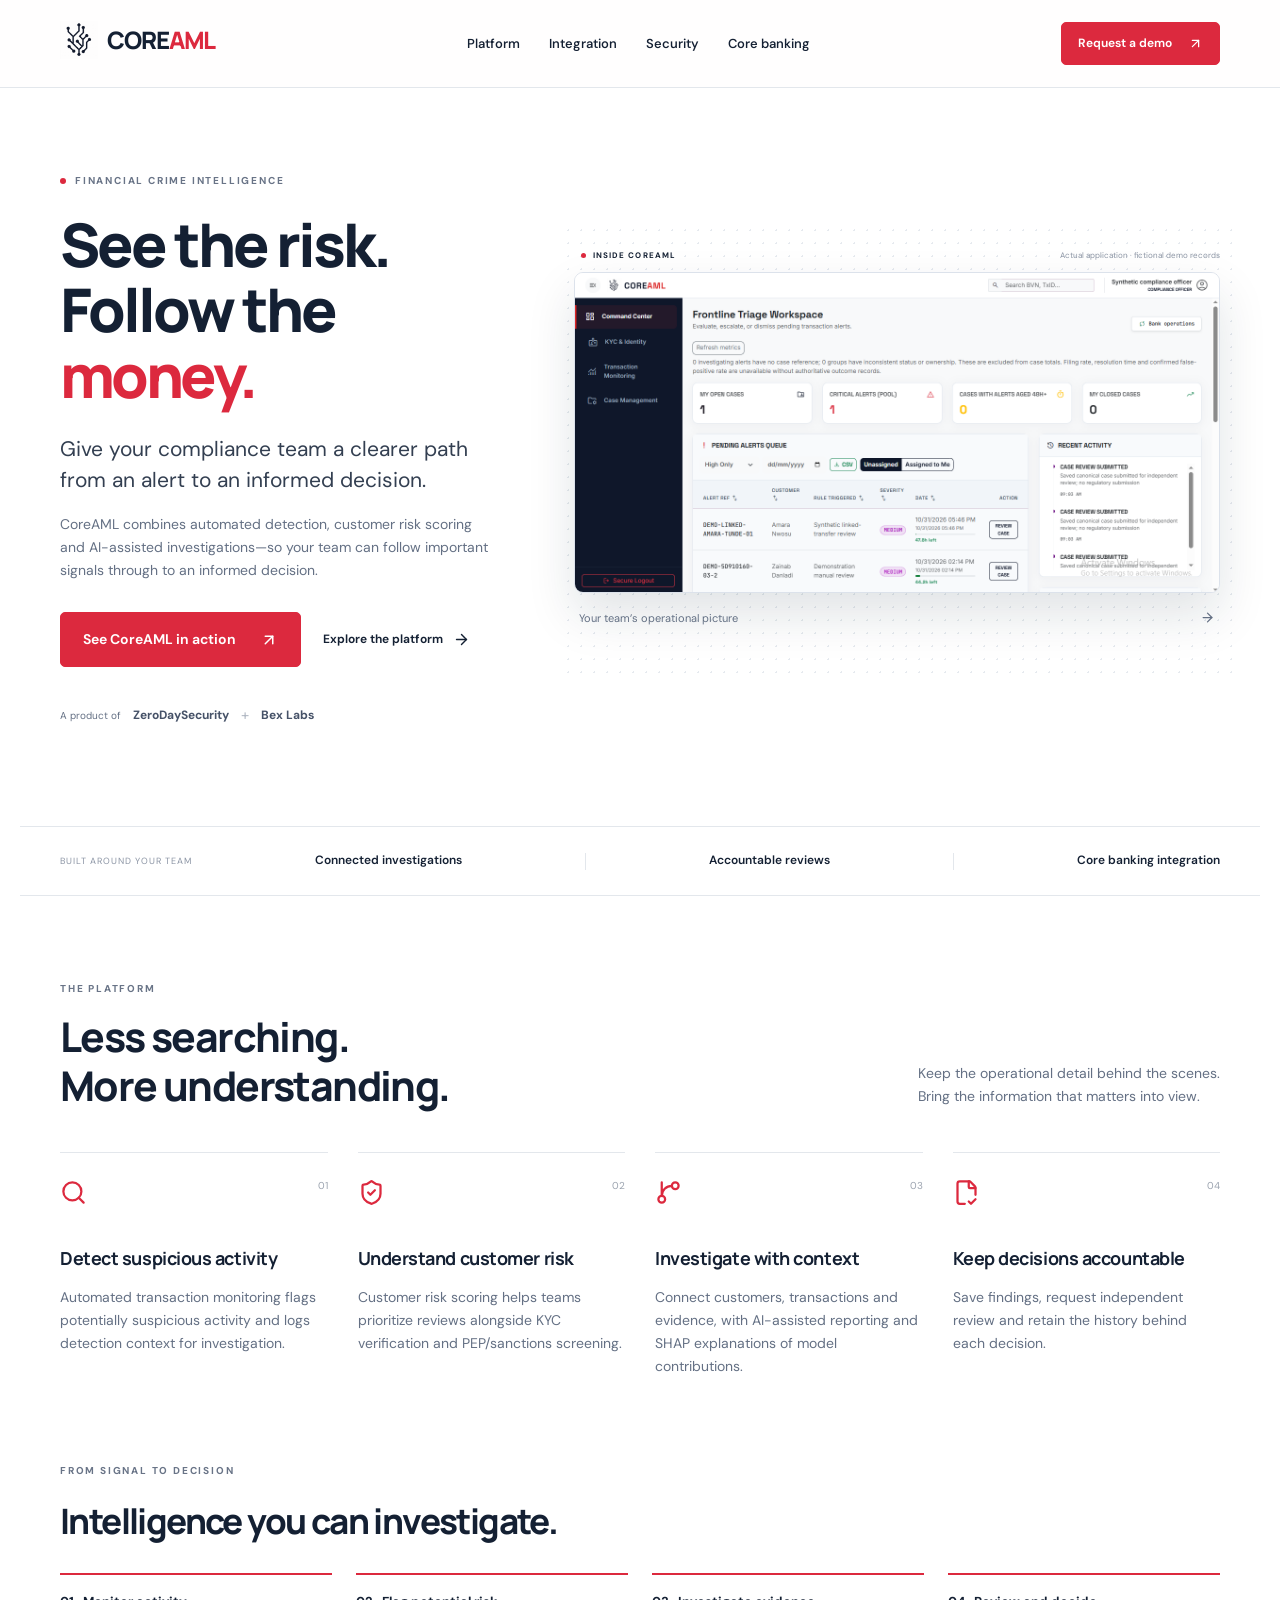
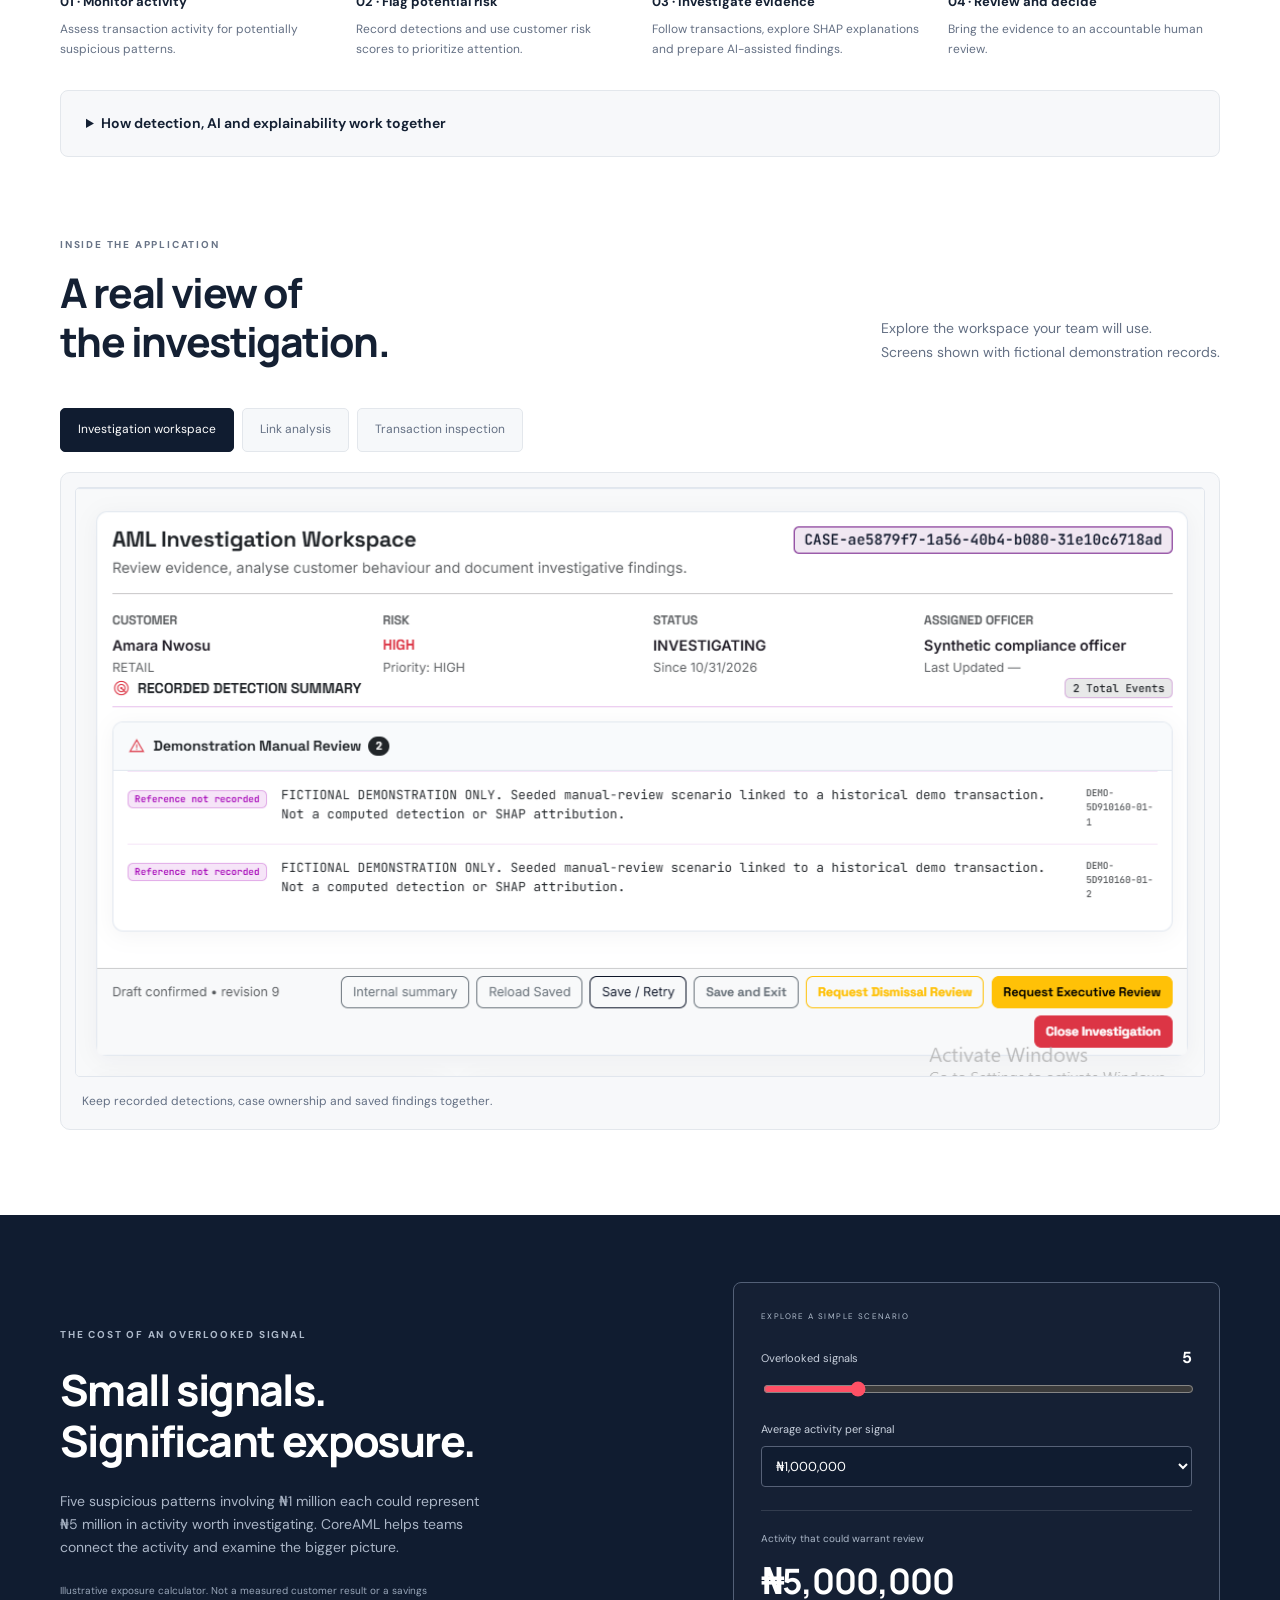
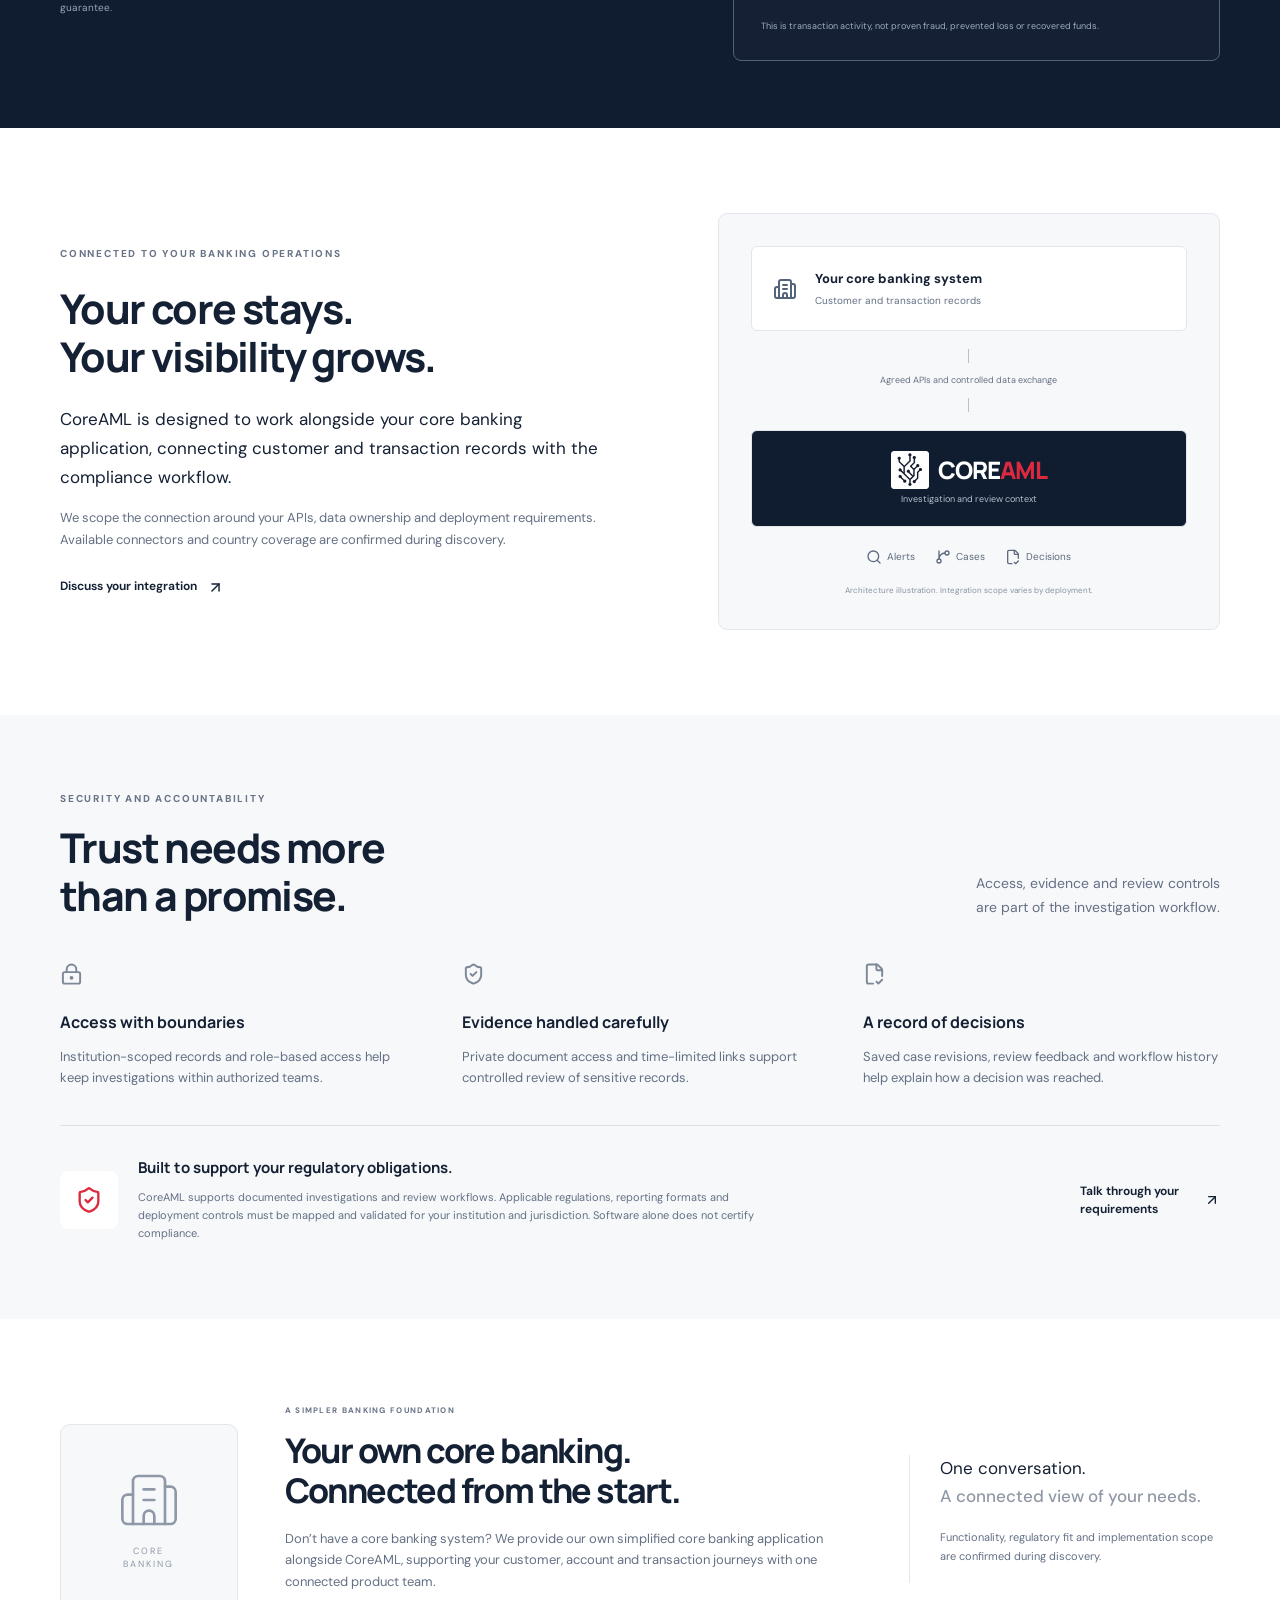
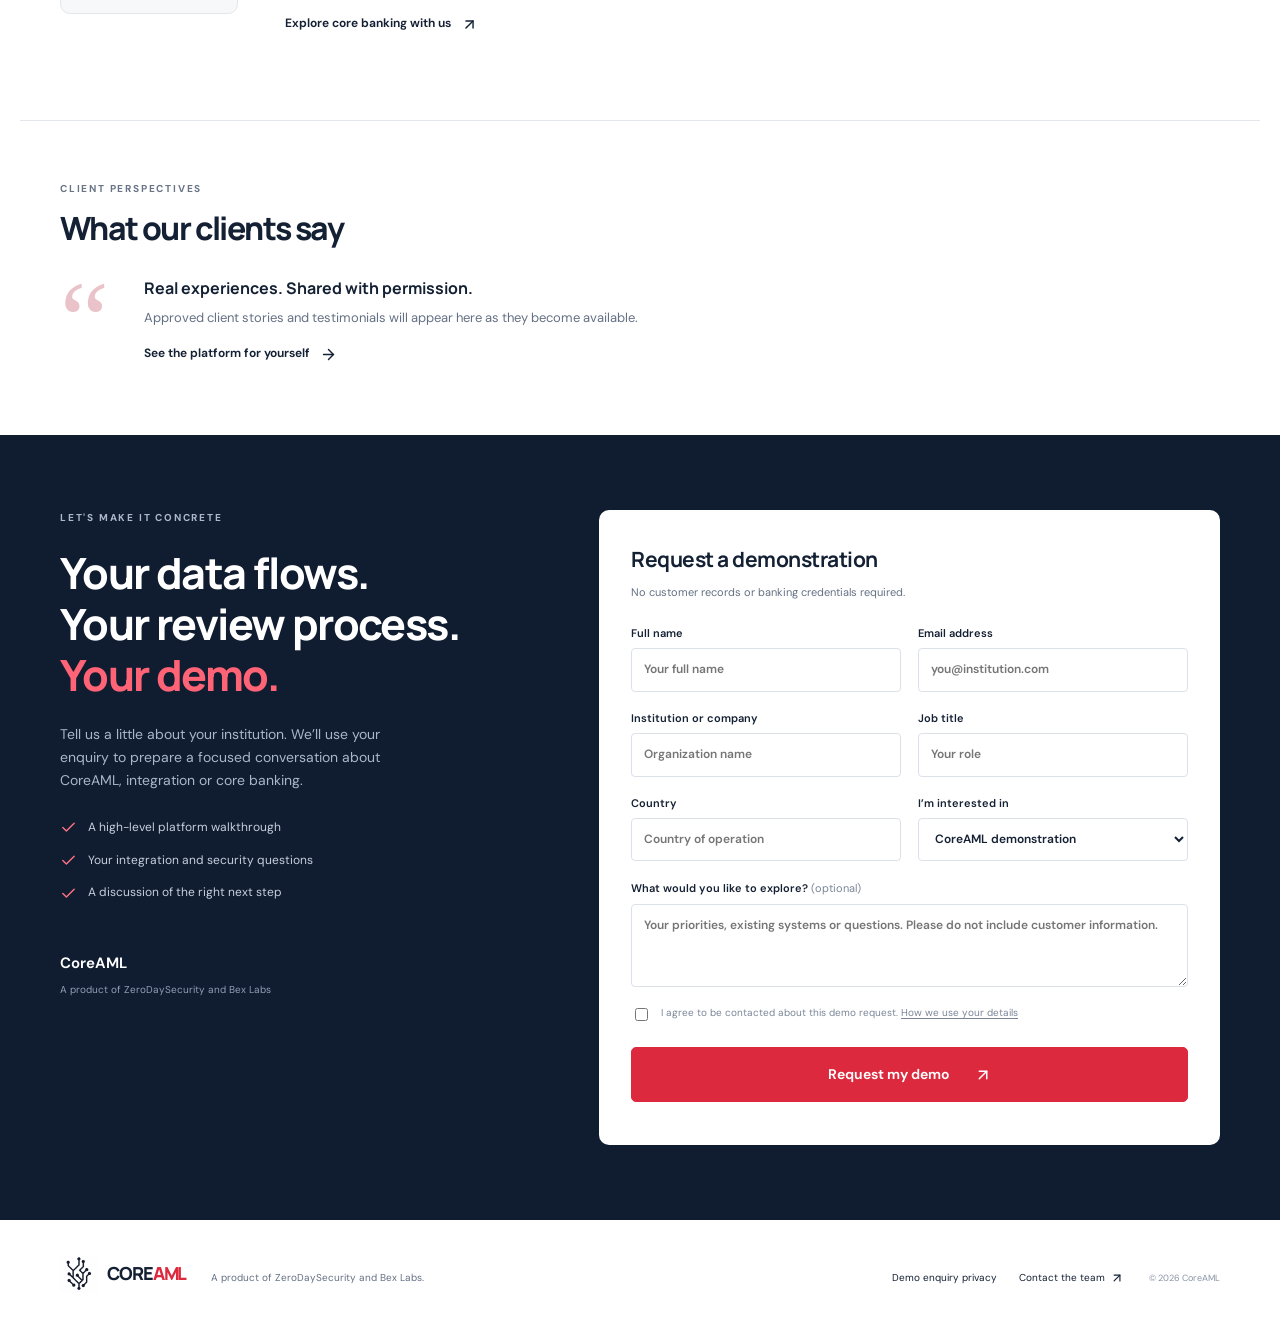
==== index.html @ 4e5049f6 "site refresh" ====
<!doctype html>
<html lang="en">
  <head>
    <meta charset="utf-8" />
    <meta name="viewport" content="width=device-width, initial-scale=1" />
    <title>CoreAML | See the risk. Follow the money.</title>
    <meta
      name="description"
      content="Connected financial crime investigations, customer intelligence and accountable reviews. A product of ZeroDaySecurity and Bex Labs. Request a CoreAML demo."
    />
    <meta
      property="og:title"
      content="CoreAML | Financial Crime Intelligence"
    />
    <meta
      property="og:description"
      content="A clearer path from an alert to an informed decision."
    />
    <meta property="og:type" content="website" />
    <link rel="icon" href="./favicon.ico?v=2" />
    <link rel="apple-touch-icon" href="./coreaml-icon.png" />
    <link rel="stylesheet" href="./styles.css" />
    <script src="./site.js" defer></script>
  </head>
  <body
    ><a class="skip" href="#main">Skip to content</a
    ><header class="header"
      ><a href="#" aria-label="CoreAML home"
        ><span class="wordmark"
          ><img
            class="brand-logo"
            src="product/brand-logo.png"
            alt=""
            width="38"
            height="38"
          />CORE<span>AML</span></span
        ></a
      ><nav aria-label="Main navigation" class=""
        ><a href="#platform">Platform</a><a href="#integration">Integration</a
        ><a href="#security">Security</a
        ><a href="#core-banking">Core banking</a></nav
      ><a class="button small desktop-cta" href="#demo"
        >Request a demo
        <svg
          xmlns="http://www.w3.org/2000/svg"
          width="15"
          height="15"
          viewBox="0 0 24 24"
          fill="none"
          stroke="currentColor"
          stroke-width="2"
          stroke-linecap="round"
          stroke-linejoin="round"
          class="lucide lucide-arrow-up-right"
          aria-hidden="true"
        >
          <path d="M7 7h10v10"></path>
          <path d="M7 17 17 7"></path></svg></a
      ><button class="menu-button" aria-label="Open menu" aria-expanded="false"
        ><svg
          xmlns="http://www.w3.org/2000/svg"
          width="24"
          height="24"
          viewBox="0 0 24 24"
          fill="none"
          stroke="currentColor"
          stroke-width="2"
          stroke-linecap="round"
          stroke-linejoin="round"
          class="lucide lucide-menu"
          aria-hidden="true"
        >
          <path d="M4 5h16"></path>
          <path d="M4 12h16"></path>
          <path d="M4 19h16"></path></svg
        ><svg
          xmlns="http://www.w3.org/2000/svg"
          width="24"
          height="24"
          viewBox="0 0 24 24"
          fill="none"
          stroke="currentColor"
          stroke-width="2"
          stroke-linecap="round"
          stroke-linejoin="round"
          class="lucide lucide-x"
          aria-hidden="true"
          hidden=""
        >
          <path d="M18 6 6 18"></path>
          <path d="m6 6 12 12"></path></svg></button></header
    ><main id="main"
      ><section class="hero wrap"
        ><div class="hero-copy"
          ><div class="eyebrow"><span></span> FINANCIAL CRIME INTELLIGENCE</div
          ><h1>See the risk.<br />Follow the <em>money.</em></h1
          ><p class="lead"
            >Give your compliance team a clearer path from an alert to an
            informed decision.</p
          ><p class="hero-description"
            >CoreAML combines automated detection, customer risk scoring and
            AI-assisted investigations—so your team can follow important signals
            through to an informed decision.</p
          ><div class="hero-actions"
            ><a class="button" href="#demo"
              >See CoreAML in action
              <svg
                xmlns="http://www.w3.org/2000/svg"
                width="18"
                height="18"
                viewBox="0 0 24 24"
                fill="none"
                stroke="currentColor"
                stroke-width="2"
                stroke-linecap="round"
                stroke-linejoin="round"
                class="lucide lucide-arrow-up-right"
                aria-hidden="true"
              >
                <path d="M7 7h10v10"></path>
                <path d="M7 17 17 7"></path></svg></a
            ><a class="text-link" href="#platform"
              >Explore the platform
              <svg
                xmlns="http://www.w3.org/2000/svg"
                width="17"
                height="17"
                viewBox="0 0 24 24"
                fill="none"
                stroke="currentColor"
                stroke-width="2"
                stroke-linecap="round"
                stroke-linejoin="round"
                class="lucide lucide-arrow-right"
                aria-hidden="true"
              >
                <path d="M5 12h14"></path>
                <path d="m12 5 7 7-7 7"></path></svg></a></div
          ><div class="attribution"
            ><span>A product of</span><strong>ZeroDaySecurity</strong
            ><span class="plus">+</span><strong>Bex Labs</strong></div
          ></div
        ><div class="product-scene real-product"
          ><div class="scene-top"
            ><span class="scene-dot"></span> INSIDE COREAML
            <span>Actual application · fictional demo records</span></div
          ><div class="screen-frame"
            ><img
              src="product/command-center.png"
              alt="CoreAML Command Center with case metrics, pending alerts and recent activity"
              width="1366"
              height="676" /></div
          ><a class="screen-caption" href="#product-tour"
            >Your team’s operational picture
            <svg
              xmlns="http://www.w3.org/2000/svg"
              width="15"
              height="15"
              viewBox="0 0 24 24"
              fill="none"
              stroke="currentColor"
              stroke-width="2"
              stroke-linecap="round"
              stroke-linejoin="round"
              class="lucide lucide-arrow-right"
              aria-hidden="true"
            >
              <path d="M5 12h14"></path>
              <path d="m12 5 7 7-7 7"></path></svg></a></div></section
      ><div class="principles wrap"
        ><span>BUILT AROUND YOUR TEAM</span><p>Connected investigations</p
        ><span class="separator"></span><p>Accountable reviews</p
        ><span class="separator"></span><p>Core banking integration</p></div
      ><section id="platform" class="section wrap"
        ><div class="section-heading"
          ><div
            ><div class="eyebrow">THE PLATFORM</div
            ><h2>Less searching.<br />More understanding.</h2></div
          ><p
            >Keep the operational detail behind the scenes.<br />Bring the
            information that matters into view.</p
          ></div
        ><div class="feature-grid"
          ><article class="feature"
            ><span class="feature-number">01</span
            ><svg
              xmlns="http://www.w3.org/2000/svg"
              width="27"
              height="27"
              viewBox="0 0 24 24"
              fill="none"
              stroke="currentColor"
              stroke-width="2"
              stroke-linecap="round"
              stroke-linejoin="round"
              class="lucide lucide-search"
              aria-hidden="true"
            >
              <path d="m21 21-4.34-4.34"></path>
              <circle cx="11" cy="11" r="8"></circle></svg
            ><h3>Detect suspicious activity</h3
            ><p
              >Automated transaction monitoring flags potentially suspicious
              activity and logs detection context for investigation.</p
            ></article
          ><article class="feature"
            ><span class="feature-number">02</span
            ><svg
              xmlns="http://www.w3.org/2000/svg"
              width="27"
              height="27"
              viewBox="0 0 24 24"
              fill="none"
              stroke="currentColor"
              stroke-width="2"
              stroke-linecap="round"
              stroke-linejoin="round"
              class="lucide lucide-shield-check"
              aria-hidden="true"
            >
              <path
                d="M20 13c0 5-3.5 7.5-7.66 8.95a1 1 0 0 1-.67-.01C7.5 20.5 4 18 4 13V6a1 1 0 0 1 1-1c2 0 4.5-1.2 6.24-2.72a1.17 1.17 0 0 1 1.52 0C14.51 3.81 17 5 19 5a1 1 0 0 1 1 1z"
              ></path>
              <path d="m9 12 2 2 4-4"></path></svg
            ><h3>Understand customer risk</h3
            ><p
              >Customer risk scoring helps teams prioritize reviews alongside
              KYC verification and PEP/sanctions screening.</p
            ></article
          ><article class="feature"
            ><span class="feature-number">03</span
            ><svg
              xmlns="http://www.w3.org/2000/svg"
              width="27"
              height="27"
              viewBox="0 0 24 24"
              fill="none"
              stroke="currentColor"
              stroke-width="2"
              stroke-linecap="round"
              stroke-linejoin="round"
              class="lucide lucide-git-branch"
              aria-hidden="true"
            >
              <path d="M15 6a9 9 0 0 0-9 9V3"></path>
              <circle cx="18" cy="6" r="3"></circle>
              <circle cx="6" cy="18" r="3"></circle></svg
            ><h3>Investigate with context</h3
            ><p
              >Connect customers, transactions and evidence, with AI-assisted
              reporting and SHAP explanations of model contributions.</p
            ></article
          ><article class="feature"
            ><span class="feature-number">04</span
            ><svg
              xmlns="http://www.w3.org/2000/svg"
              width="27"
              height="27"
              viewBox="0 0 24 24"
              fill="none"
              stroke="currentColor"
              stroke-width="2"
              stroke-linecap="round"
              stroke-linejoin="round"
              class="lucide lucide-file-check-corner"
              aria-hidden="true"
            >
              <path
                d="M10.5 22H6a2 2 0 0 1-2-2V4a2 2 0 0 1 2-2h8a2.4 2.4 0 0 1 1.706.706l3.588 3.588A2.4 2.4 0 0 1 20 8v6"
              ></path>
              <path d="M14 2v5a1 1 0 0 0 1 1h5"></path>
              <path d="m14 20 2 2 4-4"></path></svg
            ><h3>Keep decisions accountable</h3
            ><p
              >Save findings, request independent review and retain the history
              behind each decision.</p
            ></article
          ></div
        ></section
      ><section
        class="intelligence-flow wrap"
        aria-labelledby="intelligence-title"
        ><div class="eyebrow">FROM SIGNAL TO DECISION</div
        ><h2 id="intelligence-title">Intelligence you can investigate.</h2
        ><ol class="flow-steps"
          ><li
            ><b>01 · Monitor activity</b
            ><span
              >Assess transaction activity for potentially suspicious
              patterns.</span
            ></li
          ><li
            ><b>02 · Flag potential risk</b
            ><span
              >Record detections and use customer risk scores to prioritize
              attention.</span
            ></li
          ><li
            ><b>03 · Investigate evidence</b
            ><span
              >Follow transactions, explore SHAP explanations and prepare
              AI-assisted findings.</span
            ></li
          ><li
            ><b>04 · Review and decide</b
            ><span>Bring the evidence to an accountable human review.</span></li
          ></ol
        ><details class="technical-detail"
          ><summary>How detection, AI and explainability work together</summary
          ><div class="detail-grid"
            ><article
              ><h3>Detection and risk scoring</h3
              ><p
                >Automated detection flags activity for investigation; a
                customer risk score supports prioritization. An alert or
                elevated score is a reason to review the evidence, rather than a
                finding of wrongdoing.</p
              ></article
            ><article
              ><h3>AI-assisted reporting</h3
              ><p
                >AI helps prepare investigation reports from available case
                context. Officers review the generated narrative against the
                evidence before saving or submitting their findings.</p
              ></article
            ><article
              ><h3>SHAP explainability</h3
              ><p
                >SHAP shows how individual input features contribute to a model
                output, helping investigators understand the score.
                Contributions explain the model’s behaviour; they do not
                establish causation or prove suspicious conduct.</p
              ></article
            ></div
          ><p class="coverage-note"
            >KYC and PEP/sanctions screening checks and country coverage depend
            on the configured provider and deployment. Screens below use
            fictional demonstration records; manually seeded examples are not
            live engine results.</p
          ></details
        ></section
      ><section id="product-tour" class="product-tour wrap"
        ><div class="section-heading"
          ><div
            ><div class="eyebrow">INSIDE THE APPLICATION</div
            ><h2>A real view of<br />the investigation.</h2></div
          ><p
            >Explore the workspace your team will use.<br />Screens shown with
            fictional demonstration records.</p
          ></div
        ><div
          class="tour-tabs"
          role="tablist"
          aria-label="CoreAML application screenshots"
          ><button
            id="screen-tab-0"
            data-image="product/investigation-workspace.png"
            data-alt="CoreAML investigation workspace with detection context and confirmed saved draft"
            data-caption="Keep recorded detections, case ownership and saved findings together."
            role="tab"
            aria-selected="true"
            aria-controls="product-screen"
            >Investigation workspace</button
          ><button
            id="screen-tab-1"
            data-image="product/graph.png"
            data-alt="CoreAML link analysis graph showing recorded customer and case relationships"
            data-caption="Inspect recorded relationships while keeping missing counterparty details explicit."
            role="tab"
            aria-selected="false"
            aria-controls="product-screen"
            >Link analysis</button
          ><button
            id="screen-tab-2"
            data-image="product/transaction-inspection.png"
            data-alt="CoreAML transaction inspection with ledger amount, customer and counterparty context"
            data-caption="Follow ledger details and customer context into the investigation."
            role="tab"
            aria-selected="false"
            aria-controls="product-screen"
            >Transaction inspection</button
          ></div
        ><div
          id="product-screen"
          class="tour-panel"
          role="tabpanel"
          aria-labelledby="screen-tab-0"
          ><img
            src="product/investigation-workspace.png"
            alt="CoreAML investigation workspace with detection context and confirmed saved draft"
            loading="lazy"
          /><p
            >Keep recorded detections, case ownership and saved findings
            together.</p
          ></div
        ></section
      ><section class="exposure"
        ><div class="wrap exposure-grid"
          ><div
            ><div class="eyebrow light">THE COST OF AN OVERLOOKED SIGNAL</div
            ><h2>Small signals.<br />Significant exposure.</h2
            ><p
              >Five suspicious patterns involving ₦1 million each could
              represent ₦5 million in activity worth investigating. CoreAML
              helps teams connect the activity and examine the bigger
              picture.</p
            ><span class="fine"
              >Illustrative exposure calculator. Not a measured customer result
              or a savings guarantee.</span
            ></div
          ><div class="calculator"
            ><span class="calc-label">EXPLORE A SIMPLE SCENARIO</span
            ><label for="signals">Overlooked signals <strong>5</strong></label
            ><input
              id="signals"
              type="range"
              min="1"
              max="20"
              value="5"
            /><label for="amount">Average activity per signal</label
            ><select id="amount"
              ><option value="250000">₦250,000</option
              ><option value="1000000" selected="">₦1,000,000</option
              ><option value="5000000">₦5,000,000</option></select
            ><div class="calc-total" aria-live="polite"
              ><span>Activity that could warrant review</span
              ><strong>₦5,000,000</strong></div
            ><small
              >This is transaction activity, not proven fraud, prevented loss or
              recovered funds.</small
            ></div
          ></div
        ></section
      ><section id="integration" class="section wrap integration-grid"
        ><div
          ><div class="eyebrow">CONNECTED TO YOUR BANKING OPERATIONS</div
          ><h2>Your core stays.<br />Your visibility grows.</h2
          ><p class="body-large"
            >CoreAML is designed to work alongside your core banking
            application, connecting customer and transaction records with the
            compliance workflow.</p
          ><p class="muted"
            >We scope the connection around your APIs, data ownership and
            deployment requirements. Available connectors and country coverage
            are confirmed during discovery.</p
          ><a class="text-link" href="#demo"
            >Discuss your integration
            <svg
              xmlns="http://www.w3.org/2000/svg"
              width="17"
              height="17"
              viewBox="0 0 24 24"
              fill="none"
              stroke="currentColor"
              stroke-width="2"
              stroke-linecap="round"
              stroke-linejoin="round"
              class="lucide lucide-arrow-up-right"
              aria-hidden="true"
            >
              <path d="M7 7h10v10"></path>
              <path d="M7 17 17 7"></path></svg></a></div
        ><div class="integration-map"
          ><div class="map-node"
            ><svg
              xmlns="http://www.w3.org/2000/svg"
              width="24"
              height="24"
              viewBox="0 0 24 24"
              fill="none"
              stroke="currentColor"
              stroke-width="2"
              stroke-linecap="round"
              stroke-linejoin="round"
              class="lucide lucide-building2 lucide-building-2"
              aria-hidden="true"
            >
              <path d="M10 12h4"></path>
              <path d="M10 8h4"></path>
              <path d="M14 21v-3a2 2 0 0 0-4 0v3"></path>
              <path
                d="M6 10H4a2 2 0 0 0-2 2v7a2 2 0 0 0 2 2h16a2 2 0 0 0 2-2V9a2 2 0 0 0-2-2h-2"
              ></path>
              <path d="M6 21V5a2 2 0 0 1 2-2h8a2 2 0 0 1 2 2v16"></path></svg
            ><div
              ><b>Your core banking system</b
              ><span>Customer and transaction records</span></div
            ></div
          ><div class="connector"
            ><span></span> Agreed APIs and controlled data exchange
            <span></span></div
          ><div class="map-node dark"
            ><span class="wordmark"
              ><img
                class="brand-logo"
                src="product/brand-logo.png"
                alt=""
                width="38"
                height="38"
              />CORE<span>AML</span></span
            ><span>Investigation and review context</span></div
          ><div class="map-outputs"
            ><span
              ><svg
                xmlns="http://www.w3.org/2000/svg"
                width="16"
                height="16"
                viewBox="0 0 24 24"
                fill="none"
                stroke="currentColor"
                stroke-width="2"
                stroke-linecap="round"
                stroke-linejoin="round"
                class="lucide lucide-search"
                aria-hidden="true"
              >
                <path d="m21 21-4.34-4.34"></path>
                <circle cx="11" cy="11" r="8"></circle>
              </svg>
              Alerts</span
            ><span
              ><svg
                xmlns="http://www.w3.org/2000/svg"
                width="16"
                height="16"
                viewBox="0 0 24 24"
                fill="none"
                stroke="currentColor"
                stroke-width="2"
                stroke-linecap="round"
                stroke-linejoin="round"
                class="lucide lucide-git-branch"
                aria-hidden="true"
              >
                <path d="M15 6a9 9 0 0 0-9 9V3"></path>
                <circle cx="18" cy="6" r="3"></circle>
                <circle cx="6" cy="18" r="3"></circle>
              </svg>
              Cases</span
            ><span
              ><svg
                xmlns="http://www.w3.org/2000/svg"
                width="16"
                height="16"
                viewBox="0 0 24 24"
                fill="none"
                stroke="currentColor"
                stroke-width="2"
                stroke-linecap="round"
                stroke-linejoin="round"
                class="lucide lucide-file-check-corner"
                aria-hidden="true"
              >
                <path
                  d="M10.5 22H6a2 2 0 0 1-2-2V4a2 2 0 0 1 2-2h8a2.4 2.4 0 0 1 1.706.706l3.588 3.588A2.4 2.4 0 0 1 20 8v6"
                ></path>
                <path d="M14 2v5a1 1 0 0 0 1 1h5"></path>
                <path d="m14 20 2 2 4-4"></path>
              </svg>
              Decisions</span
            ></div
          ><p
            >Architecture illustration. Integration scope varies by
            deployment.</p
          ></div
        ></section
      ><section id="security" class="security-section"
        ><div class="wrap"
          ><div class="section-heading"
            ><div
              ><div class="eyebrow">SECURITY AND ACCOUNTABILITY</div
              ><h2>Trust needs more<br />than a promise.</h2></div
            ><p
              >Access, evidence and review controls<br />are part of the
              investigation workflow.</p
            ></div
          ><div class="security-grid"
            ><article
              ><svg
                xmlns="http://www.w3.org/2000/svg"
                width="24"
                height="24"
                viewBox="0 0 24 24"
                fill="none"
                stroke="currentColor"
                stroke-width="2"
                stroke-linecap="round"
                stroke-linejoin="round"
                class="lucide lucide-lock-keyhole"
                aria-hidden="true"
              >
                <circle cx="12" cy="16" r="1"></circle>
                <rect x="3" y="10" width="18" height="12" rx="2"></rect>
                <path d="M7 10V7a5 5 0 0 1 10 0v3"></path></svg
              ><h3>Access with boundaries</h3
              ><p
                >Institution-scoped records and role-based access help keep
                investigations within authorized teams.</p
              ></article
            ><article
              ><svg
                xmlns="http://www.w3.org/2000/svg"
                width="24"
                height="24"
                viewBox="0 0 24 24"
                fill="none"
                stroke="currentColor"
                stroke-width="2"
                stroke-linecap="round"
                stroke-linejoin="round"
                class="lucide lucide-shield-check"
                aria-hidden="true"
              >
                <path
                  d="M20 13c0 5-3.5 7.5-7.66 8.95a1 1 0 0 1-.67-.01C7.5 20.5 4 18 4 13V6a1 1 0 0 1 1-1c2 0 4.5-1.2 6.24-2.72a1.17 1.17 0 0 1 1.52 0C14.51 3.81 17 5 19 5a1 1 0 0 1 1 1z"
                ></path>
                <path d="m9 12 2 2 4-4"></path></svg
              ><h3>Evidence handled carefully</h3
              ><p
                >Private document access and time-limited links support
                controlled review of sensitive records.</p
              ></article
            ><article
              ><svg
                xmlns="http://www.w3.org/2000/svg"
                width="24"
                height="24"
                viewBox="0 0 24 24"
                fill="none"
                stroke="currentColor"
                stroke-width="2"
                stroke-linecap="round"
                stroke-linejoin="round"
                class="lucide lucide-file-check-corner"
                aria-hidden="true"
              >
                <path
                  d="M10.5 22H6a2 2 0 0 1-2-2V4a2 2 0 0 1 2-2h8a2.4 2.4 0 0 1 1.706.706l3.588 3.588A2.4 2.4 0 0 1 20 8v6"
                ></path>
                <path d="M14 2v5a1 1 0 0 0 1 1h5"></path>
                <path d="m14 20 2 2 4-4"></path></svg
              ><h3>A record of decisions</h3
              ><p
                >Saved case revisions, review feedback and workflow history help
                explain how a decision was reached.</p
              ></article
            ></div
          ><div class="regulatory"
            ><span class="reg-icon"
              ><svg
                xmlns="http://www.w3.org/2000/svg"
                width="28"
                height="28"
                viewBox="0 0 24 24"
                fill="none"
                stroke="currentColor"
                stroke-width="2"
                stroke-linecap="round"
                stroke-linejoin="round"
                class="lucide lucide-shield-check"
                aria-hidden="true"
              >
                <path
                  d="M20 13c0 5-3.5 7.5-7.66 8.95a1 1 0 0 1-.67-.01C7.5 20.5 4 18 4 13V6a1 1 0 0 1 1-1c2 0 4.5-1.2 6.24-2.72a1.17 1.17 0 0 1 1.52 0C14.51 3.81 17 5 19 5a1 1 0 0 1 1 1z"
                ></path>
                <path d="m9 12 2 2 4-4"></path></svg></span
            ><div
              ><h3>Built to support your regulatory obligations.</h3
              ><p
                >CoreAML supports documented investigations and review
                workflows. Applicable regulations, reporting formats and
                deployment controls must be mapped and validated for your
                institution and jurisdiction. Software alone does not certify
                compliance.</p
              ></div
            ><a href="#demo" class="text-link"
              >Talk through your requirements
              <svg
                xmlns="http://www.w3.org/2000/svg"
                width="16"
                height="16"
                viewBox="0 0 24 24"
                fill="none"
                stroke="currentColor"
                stroke-width="2"
                stroke-linecap="round"
                stroke-linejoin="round"
                class="lucide lucide-arrow-up-right"
                aria-hidden="true"
              >
                <path d="M7 7h10v10"></path>
                <path d="M7 17 17 7"></path></svg></a></div></div></section
      ><section id="core-banking" class="section wrap banking"
        ><div class="banking-mark" aria-hidden="true"
          ><svg
            xmlns="http://www.w3.org/2000/svg"
            width="64"
            height="64"
            viewBox="0 0 24 24"
            fill="none"
            stroke="currentColor"
            stroke-width="1"
            stroke-linecap="round"
            stroke-linejoin="round"
            class="lucide lucide-building2 lucide-building-2"
            aria-hidden="true"
          >
            <path d="M10 12h4"></path>
            <path d="M10 8h4"></path>
            <path d="M14 21v-3a2 2 0 0 0-4 0v3"></path>
            <path
              d="M6 10H4a2 2 0 0 0-2 2v7a2 2 0 0 0 2 2h16a2 2 0 0 0 2-2V9a2 2 0 0 0-2-2h-2"
            ></path>
            <path d="M6 21V5a2 2 0 0 1 2-2h8a2 2 0 0 1 2 2v16"></path></svg
          ><span>CORE<br />BANKING</span></div
        ><div
          ><div class="eyebrow">A SIMPLER BANKING FOUNDATION</div
          ><h2>Your own core banking.<br />Connected from the start.</h2
          ><p
            >Don’t have a core banking system? We provide our own simplified
            core banking application alongside CoreAML, supporting your
            customer, account and transaction journeys with one connected
            product team.</p
          ><a
            class="text-link"
            href="#demo"
            data-demo-topic="Core banking solution"
            >Explore core banking with us
            <svg
              xmlns="http://www.w3.org/2000/svg"
              width="17"
              height="17"
              viewBox="0 0 24 24"
              fill="none"
              stroke="currentColor"
              stroke-width="2"
              stroke-linecap="round"
              stroke-linejoin="round"
              class="lucide lucide-arrow-up-right"
              aria-hidden="true"
            >
              <path d="M7 7h10v10"></path>
              <path d="M7 17 17 7"></path></svg></a></div
        ><div class="banking-note"
          >One conversation.<br /><strong
            >A connected view of your needs.</strong
          ><p
            >Functionality, regulatory fit and implementation scope are
            confirmed during discovery.</p
          ></div
        ></section
      ><section class="client-section wrap"
        ><div class="eyebrow">CLIENT PERSPECTIVES</div
        ><h2>What our clients say</h2
        ><div class="client-note"
          ><span class="quote-mark">“</span
          ><div
            ><h3>Real experiences. Shared with permission.</h3
            ><p
              >Approved client stories and testimonials will appear here as they
              become available.</p
            ><a class="text-link" href="#demo"
              >See the platform for yourself
              <svg
                xmlns="http://www.w3.org/2000/svg"
                width="17"
                height="17"
                viewBox="0 0 24 24"
                fill="none"
                stroke="currentColor"
                stroke-width="2"
                stroke-linecap="round"
                stroke-linejoin="round"
                class="lucide lucide-arrow-right"
                aria-hidden="true"
              >
                <path d="M5 12h14"></path>
                <path d="m12 5 7 7-7 7"></path></svg></a></div></div></section
      ><section id="demo" class="demo-section"
        ><div class="wrap demo-grid"
          ><div class="demo-copy"
            ><div class="eyebrow light">LET&#x27;S MAKE IT CONCRETE</div
            ><h2
              >Your data flows.<br />Your review process.<br /><em
                >Your demo.</em
              ></h2
            ><p
              >Tell us a little about your institution. We’ll use your enquiry
              to prepare a focused conversation about CoreAML, integration or
              core banking.</p
            ><ul
              ><li
                ><svg
                  xmlns="http://www.w3.org/2000/svg"
                  width="17"
                  height="17"
                  viewBox="0 0 24 24"
                  fill="none"
                  stroke="currentColor"
                  stroke-width="2"
                  stroke-linecap="round"
                  stroke-linejoin="round"
                  class="lucide lucide-check"
                  aria-hidden="true"
                >
                  <path d="M20 6 9 17l-5-5"></path>
                </svg>
                A high-level platform walkthrough</li
              ><li
                ><svg
                  xmlns="http://www.w3.org/2000/svg"
                  width="17"
                  height="17"
                  viewBox="0 0 24 24"
                  fill="none"
                  stroke="currentColor"
                  stroke-width="2"
                  stroke-linecap="round"
                  stroke-linejoin="round"
                  class="lucide lucide-check"
                  aria-hidden="true"
                >
                  <path d="M20 6 9 17l-5-5"></path>
                </svg>
                Your integration and security questions</li
              ><li
                ><svg
                  xmlns="http://www.w3.org/2000/svg"
                  width="17"
                  height="17"
                  viewBox="0 0 24 24"
                  fill="none"
                  stroke="currentColor"
                  stroke-width="2"
                  stroke-linecap="round"
                  stroke-linejoin="round"
                  class="lucide lucide-check"
                  aria-hidden="true"
                >
                  <path d="M20 6 9 17l-5-5"></path>
                </svg>
                A discussion of the right next step</li
              ></ul
            ><div class="demo-partners"
              >CoreAML<br /><span
                >A product of ZeroDaySecurity and Bex Labs</span
              ></div
            ></div
          ><form class="demo-form"
            ><h3>Request a demonstration</h3
            ><p>No customer records or banking credentials required.</p
            ><fieldset
              ><div class="form-grid"
                ><label
                  >Full name<input
                    autocomplete="name"
                    required=""
                    minlength="2"
                    maxlength="100"
                    placeholder="Your full name"
                    name="name" /></label
                ><label
                  >Email address<input
                    autocomplete="email"
                    type="email"
                    required=""
                    maxlength="254"
                    placeholder="you@institution.com"
                    name="email" /></label
                ><label
                  >Institution or company<input
                    autocomplete="organization"
                    required=""
                    minlength="2"
                    maxlength="160"
                    placeholder="Organization name"
                    name="institution" /></label
                ><label
                  >Job title<input
                    autocomplete="organization-title"
                    required=""
                    minlength="2"
                    maxlength="100"
                    placeholder="Your role"
                    name="role" /></label
                ><label
                  >Country<input
                    autocomplete="country-name"
                    required=""
                    minlength="2"
                    maxlength="80"
                    placeholder="Country of operation"
                    name="country" /></label
                ><label
                  >I’m interested in<select name="topic"
                    ><option selected="">CoreAML demonstration</option
                    ><option>Core banking solution</option
                    ><option>Core banking integration</option
                    ><option>Security and deployment</option></select
                  ></label
                ></div
              ><label
                >What would you like to explore? <span>(optional)</span
                ><textarea
                  name="notes"
                  maxlength="1500"
                  rows="3"
                  placeholder="Your priorities, existing systems or questions. Please do not include customer information."
                ></textarea></label
              ><div class="honeypot" aria-hidden="true"
                ><label
                  >Website<input
                    tabindex="-1"
                    autocomplete="off"
                    name="website" /></label></div
              ><label class="consent"
                ><input type="checkbox" required="" name="consent" /><span
                  >I agree to be contacted about this demo request.
                  <a href="privacy/">How we use your details</a></span
                ></label
              ></fieldset
            ><button class="button" type="submit"
              >Request my demo
              <svg
                xmlns="http://www.w3.org/2000/svg"
                width="18"
                height="18"
                viewBox="0 0 24 24"
                fill="none"
                stroke="currentColor"
                stroke-width="2"
                stroke-linecap="round"
                stroke-linejoin="round"
                class="lucide lucide-arrow-up-right"
                aria-hidden="true"
              >
                <path d="M7 7h10v10"></path>
                <path d="M7 17 17 7"></path></svg></button
            ><p class="form-status" role="status" aria-live="polite"></p
            ><button class="edit-request" type="button" hidden
              >Edit request details</button
            ></form
          ></div
        ></section
      ></main
    ><footer class="wrap footer"
      ><a href="#" aria-label="CoreAML home"
        ><span class="wordmark"
          ><img
            class="brand-logo"
            src="product/brand-logo.png"
            alt=""
            width="38"
            height="38"
          />CORE<span>AML</span></span
        ></a
      ><p>A product of ZeroDaySecurity and Bex Labs.</p
      ><div
        ><a href="privacy/">Demo enquiry privacy</a
        ><a href="#demo"
          >Contact the team
          <svg
            xmlns="http://www.w3.org/2000/svg"
            width="14"
            height="14"
            viewBox="0 0 24 24"
            fill="none"
            stroke="currentColor"
            stroke-width="2"
            stroke-linecap="round"
            stroke-linejoin="round"
            class="lucide lucide-arrow-up-right"
            aria-hidden="true"
          >
            <path d="M7 7h10v10"></path>
            <path d="M7 17 17 7"></path></svg></a></div
      ><span>© <span data-current-year>2026</span> CoreAML</span></footer
    ><template id="submit-ready"
      >Request my demo
      <svg
        xmlns="http://www.w3.org/2000/svg"
        width="18"
        height="18"
        viewBox="0 0 24 24"
        fill="none"
        stroke="currentColor"
        stroke-width="2"
        stroke-linecap="round"
        stroke-linejoin="round"
        class="lucide lucide-arrow-up-right"
        aria-hidden="true"
      >
        <path d="M7 7h10v10"></path>
        <path d="M7 17 17 7"></path></svg
    ></template>
    <template id="submit-busy"
      ><svg
        xmlns="http://www.w3.org/2000/svg"
        width="18"
        height="18"
        viewBox="0 0 24 24"
        fill="none"
        stroke="currentColor"
        stroke-width="2"
        stroke-linecap="round"
        stroke-linejoin="round"
        class="lucide lucide-loader-circle spin"
        aria-hidden="true"
      >
        <path d="M21 12a9 9 0 1 1-6.219-8.56"></path>
      </svg>
      Submitting…</template
    >
    <template id="submit-received"
      ><svg
        xmlns="http://www.w3.org/2000/svg"
        width="18"
        height="18"
        viewBox="0 0 24 24"
        fill="none"
        stroke="currentColor"
        stroke-width="2"
        stroke-linecap="round"
        stroke-linejoin="round"
        class="lucide lucide-check"
        aria-hidden="true"
      >
        <path d="M20 6 9 17l-5-5"></path>
      </svg>
      Request received</template
    >
    <template id="submit-retry"
      >Retry same request
      <svg
        xmlns="http://www.w3.org/2000/svg"
        width="18"
        height="18"
        viewBox="0 0 24 24"
        fill="none"
        stroke="currentColor"
        stroke-width="2"
        stroke-linecap="round"
        stroke-linejoin="round"
        class="lucide lucide-arrow-up-right"
        aria-hidden="true"
      >
        <path d="M7 7h10v10"></path>
        <path d="M7 17 17 7"></path></svg></template
  ></body>
</html>
---- styles.css ----
@import url("https://fonts.googleapis.com/css2?family=DM+Sans:wght@400;450;500;550;600;650;700&family=Manrope:wght@400;500;600;650;700;750;800&display=swap");
:root {
  --navy: #101c30;
  --ink: #142033;
  --muted: #647084;
  --red: #dc293e;
  --line: #e3e7ec;
  --bg: #f7f8fa;
}
* {
  box-sizing: border-box;
}
html {
  scroll-behavior: smooth;
  scroll-padding-top: 95px;
}
body {
  margin: 0;
  background: white;
  color: var(--ink);
  font-family: "DM Sans", Arial, sans-serif;
  font-size: 15px;
  line-height: 1.65;
}
h1,
h2,
h3,
p {
  margin: 0;
}
h1,
h2,
h3 {
  font-family: Manrope, Arial, sans-serif;
}
a {
  color: inherit;
  text-decoration: none;
}
button,
input,
select,
textarea {
  font: inherit;
}
button,
a,
input,
select,
textarea {
  outline-offset: 5px;
}
button {
  cursor: pointer;
}
svg {
  flex-shrink: 0;
}
em {
  font-style: normal;
  color: var(--red);
}
.wrap {
  max-width: 1240px;
  padding: 0 40px;
  margin: auto;
}
.header {
  height: 88px;
  display: flex;
  align-items: center;
  justify-content: space-between;
  gap: 30px;
  padding: 0 max(40px, calc((100vw - 1160px) / 2));
  border-bottom: 1px solid var(--line);
  background: #fffefef5;
  position: sticky;
  top: 0;
  z-index: 30;
  backdrop-filter: blur(12px);
}
.wordmark {
  font-family: Manrope, sans-serif;
  font-size: 24px;
  font-weight: 800;
  letter-spacing: -1.1px;
  display: inline-flex;
  align-items: center;
  gap: 0;
}
.wordmark > span:last-child {
  color: var(--red);
}
.brand-symbol {
  width: 25px;
  height: 27px;
  margin-right: 10px;
  display: flex;
  gap: 3px;
  align-items: center;
  transform: skewY(-14deg);
}
.brand-symbol i {
  display: block;
  background: var(--ink);
  height: 16px;
  width: 5px;
  border-radius: 2px;
}
.brand-symbol i:nth-child(2) {
  height: 27px;
  background: var(--red);
}
.brand-symbol i:nth-child(3) {
  height: 21px;
}
.header nav {
  display: flex;
  gap: 29px;
  font-size: 13px;
  font-weight: 550;
}
.header nav a:hover,
.footer a:hover {
  color: var(--red);
}
.button {
  background: var(--red);
  color: white;
  padding: 15px 22px;
  border: 1px solid var(--red);
  display: inline-flex;
  gap: 24px;
  align-items: center;
  justify-content: center;
  border-radius: 5px;
  font-weight: 650;
  font-size: 14px;
  transition:
    background 0.2s,
    transform 0.2s;
}
.button:hover {
  background: #b91e31;
  transform: translateY(-1px);
}
.button:disabled {
  opacity: 0.65;
  cursor: default;
  transform: none;
}
.button.small {
  padding: 11px 16px;
  font-size: 12px;
  gap: 16px;
}
.menu-button {
  display: none;
  border: 0;
  background: none;
}
.skip {
  position: fixed;
  top: -100px;
  background: var(--ink);
  color: white;
  padding: 12px;
  z-index: 100;
}
.skip:focus {
  top: 0;
}
.hero {
  padding-top: 85px;
  padding-bottom: 98px;
  display: grid;
  grid-template-columns: 1fr 1.05fr;
  gap: 44px;
  align-items: center;
}
.eyebrow {
  font-size: 10px;
  letter-spacing: 1.8px;
  font-weight: 750;
  margin-bottom: 22px;
  display: flex;
  gap: 9px;
  align-items: center;
  color: #697487;
}
.eyebrow > span {
  width: 6px;
  height: 6px;
  background: var(--red);
  border-radius: 50%;
}
h1 {
  font-size: clamp(42px, 4.7vw, 65px);
  line-height: 1.09;
  letter-spacing: -3px;
  font-weight: 800;
}
.lead {
  font-size: 21px;
  line-height: 1.45;
  max-width: 440px;
  margin-top: 26px;
  color: #333f51;
}
.hero-description {
  color: var(--muted);
  max-width: 435px;
  font-size: 14px;
  margin-top: 18px;
}
.hero-actions {
  display: flex;
  align-items: center;
  gap: 22px;
  margin-top: 30px;
}
.text-link {
  display: inline-flex;
  align-items: center;
  gap: 10px;
  font-size: 12px;
  font-weight: 650;
}
.text-link:hover {
  color: var(--red);
}
.attribution {
  display: flex;
  align-items: center;
  gap: 12px;
  margin-top: 36px;
  font-size: 10px;
  color: var(--muted);
  flex-wrap: wrap;
}
.attribution strong {
  font-size: 12px;
  color: #465268;
}
.attribution .plus {
  color: #b0b7c2;
  font-size: 15px;
}
.product-scene {
  position: relative;
  padding: 25px 0 35px 0;
}
.product-scene:before {
  content: "";
  position: absolute;
  inset: 0 -18px 0 10px;
  background: radial-gradient(#c4ccd8 1px, transparent 1px);
  background-size: 13px 13px;
  opacity: 0.42;
  z-index: -1;
}
.scene-top {
  font-size: 8px;
  letter-spacing: 1.1px;
  display: flex;
  align-items: center;
  gap: 7px;
  margin: 0 0 10px 7px;
  font-weight: 700;
}
.scene-top > span:last-child {
  margin-left: auto;
  font-size: 8px;
  color: #8b94a3;
  letter-spacing: 0;
  font-weight: 400;
}
.scene-dot {
  width: 5px;
  height: 5px;
  background: var(--red);
  border-radius: 50%;
}
.mock-shell {
  display: flex;
  background: var(--navy);
  border: 1px solid #27364d;
  border-radius: 10px;
  box-shadow: 0 20px 40px #13243a20;
  min-height: 360px;
  overflow: hidden;
  color: white;
}
.mock-sidebar {
  width: 48px;
  border-right: 1px solid #ffffff12;
  display: flex;
  align-items: center;
  flex-direction: column;
  gap: 25px;
  color: #718097;
  padding-top: 20px;
}
.mini-brand {
  font-weight: 700;
  font-size: 15px;
  letter-spacing: -1px;
  color: white;
}
.mini-brand span {
  color: #ff5a6b;
}
.rail-active {
  background: #e9324930;
  color: #fc6677;
  border-radius: 5px;
  padding: 7px;
  display: flex;
  margin-bottom: -7px;
}
.mock-body {
  padding: 25px 19px 13px;
  flex: 1;
  min-width: 0;
}
.mock-title {
  display: flex;
  align-items: center;
  justify-content: space-between;
}
.mock-title small {
  font-size: 7px;
  letter-spacing: 1px;
  color: #8593a7;
}
.mock-title h3 {
  font-size: 20px;
  letter-spacing: -0.5px;
  margin-top: 4px;
}
.badge {
  font-size: 6px;
  font-weight: 700;
  letter-spacing: 0.6px;
  border: 1px solid #79889e;
  padding: 4px 7px;
  border-radius: 3px;
  color: #c3cddd;
}
.mock-tabs {
  display: flex;
  border-bottom: 1px solid #ffffff14;
  margin-top: 21px;
}
.mock-tabs button {
  font-size: 10px;
  background: none;
  color: #98a6b9;
  border: 0;
  padding: 8px 14px 10px;
  border-bottom: 2px solid transparent;
}
.mock-tabs button[aria-selected="true"] {
  color: #fff;
  border-bottom-color: #ff455c;
}
.mock-panel {
  height: 231px;
}
.mock-stat {
  display: flex;
  align-items: center;
  gap: 10px;
  padding: 18px 0 13px;
  font-size: 9px;
  color: #a3afbf;
}
.mock-stat b {
  font-size: 25px;
  line-height: 1;
  color: white;
  margin-left: auto;
}
.red-label {
  color: #ff7787 !important;
  font-size: 7px;
  border-left: 1px solid #ffffff20;
  padding-left: 10px;
}
.signal {
  display: flex;
  align-items: center;
  border-top: 1px solid #ffffff10;
  padding: 13px 0;
  gap: 10px;
  font-size: 9px;
}
.signal div {
  display: grid;
  gap: 3px;
}
.signal b {
  font-weight: 500;
}
.signal small {
  font-size: 7px;
  color: #8493a8;
}
.signal > span:last-child {
  margin-left: auto;
  color: #ff8190;
  font-size: 6px;
  font-weight: 650;
}
.signal > svg:last-child {
  margin-left: auto;
  color: #8c9aaf;
}
.signal-dot {
  width: 5px;
  height: 5px;
  border-radius: 50%;
}
.signal-dot.red {
  background: #ff5d71;
}
.signal-dot.amber {
  background: #d7a954;
}
.signal-dot.gray {
  background: #a2aec0;
}
.mock-footer {
  font-size: 6px;
  color: #96a2b5;
  border-top: 1px solid #ffffff15;
  display: flex;
  align-items: center;
  gap: 5px;
  padding-top: 12px;
}
.mock-footer > span {
  margin-left: auto;
  font-size: 5px;
}
.floating-note {
  display: flex;
  position: absolute;
  bottom: 0;
  left: 25px;
  align-items: center;
  gap: 12px;
  background: white;
  border: 1px solid var(--line);
  border-radius: 7px;
  padding: 15px 21px;
  box-shadow: 0 10px 25px #1722380c;
}
.note-icon {
  display: flex;
  padding: 10px;
  background: #fff0f2;
  color: var(--red);
  border-radius: 7px;
}
.floating-note div {
  display: grid;
  font-size: 11px;
  gap: 3px;
}
.floating-note div span {
  color: var(--muted);
  font-size: 9px;
}
.graph-panel svg {
  width: 100%;
  height: 175px;
}
.graph-label {
  display: block;
  font-size: 7px;
  color: #8390a3;
  letter-spacing: 1px;
  margin-top: 12px;
}
.graph-caption {
  display: flex;
  justify-content: space-between;
  font-size: 7px;
  color: #a6b2c3;
}
.review-panel {
  padding-top: 13px;
}
.review-step {
  display: flex;
  gap: 14px;
  align-items: center;
  padding: 15px 5px;
}
.review-step svg {
  width: 19px;
  color: #7fbcab;
}
.review-step div {
  display: grid;
  font-size: 10px;
  gap: 3px;
}
.review-step small {
  font-size: 8px;
  color: #8e9caf;
}
.review-step.active svg {
  color: #ff6a7e;
}
.principles {
  display: flex;
  align-items: center;
  justify-content: space-between;
  border-top: 1px solid var(--line);
  border-bottom: 1px solid var(--line);
  padding-top: 24px;
  padding-bottom: 24px;
  gap: 18px;
}
.principles > span:first-child {
  font-size: 9px;
  color: #8b94a4;
  letter-spacing: 1px;
}
.principles p {
  font-size: 12px;
  font-weight: 600;
}
.separator {
  height: 17px;
  width: 1px;
  background: var(--line);
}
.section {
  padding-top: 85px;
  padding-bottom: 85px;
}
.section-heading {
  display: flex;
  justify-content: space-between;
  align-items: flex-end;
  gap: 35px;
  margin-bottom: 43px;
}
h2 {
  font-size: clamp(30px, 3.2vw, 43px);
  font-weight: 750;
  line-height: 1.18;
  letter-spacing: -1.6px;
}
.section-heading .eyebrow {
  margin-bottom: 15px;
}
.section-heading > p {
  color: var(--muted);
  font-size: 14px;
  line-height: 1.7;
}
.feature-grid {
  display: grid;
  grid-template-columns: repeat(3, 1fr);
  gap: 30px;
}
.feature {
  border-top: 1px solid var(--line);
  padding: 26px 0 0;
  position: relative;
}
.feature > svg {
  color: var(--red);
  margin-bottom: 30px;
}
.feature-number {
  position: absolute;
  right: 0;
  top: 25px;
  font-size: 10px;
  color: #9ba3af;
}
.feature h3 {
  font-size: 18px;
  letter-spacing: -0.45px;
  margin-bottom: 12px;
}
.feature p {
  font-size: 14px;
  color: var(--muted);
  max-width: 295px;
}
.exposure {
  background: var(--navy);
  color: white;
  padding: 67px 0;
}
.exposure-grid {
  display: grid;
  grid-template-columns: 1fr 0.85fr;
  gap: 100px;
  align-items: center;
}
.eyebrow.light {
  color: #acb8c9;
}
.exposure h2 {
  font-size: 43px;
  margin-bottom: 23px;
}
.exposure p {
  max-width: 440px;
  font-size: 14px;
  color: #aab5c6;
}
.fine {
  font-size: 10px;
  color: #98a6b9;
  display: block;
  margin-top: 24px;
  max-width: 410px;
}
.calculator {
  padding: 27px;
  border: 1px solid #536077;
  border-radius: 8px;
  background: #ffffff05;
}
.calc-label {
  display: block;
  font-size: 8px;
  letter-spacing: 1.4px;
  color: #b1bdcd;
  margin-bottom: 22px;
}
.calculator label {
  display: flex;
  justify-content: space-between;
  align-items: center;
  font-size: 11px;
  margin: 15px 0 8px;
  color: #c8d0dd;
}
.calculator label strong {
  font-size: 16px;
  color: #fff;
}
.calculator input[type="range"] {
  width: 100%;
  accent-color: #ff5065;
  cursor: pointer;
}
.calculator select {
  width: 100%;
  padding: 10px;
  border: 1px solid #566177;
  background: var(--navy);
  color: white;
  border-radius: 4px;
  font-size: 13px;
}
.calc-total {
  margin-top: 23px;
  border-top: 1px solid #ffffff20;
  padding-top: 20px;
  display: grid;
}
.calc-total span {
  font-size: 10px;
  color: #acb8c9;
}
.calc-total strong {
  font-family: Manrope;
  font-size: 35px;
  letter-spacing: -1px;
  margin-top: 5px;
}
.calculator small {
  display: block;
  font-size: 9px;
  color: #9eacbf;
  margin-top: 8px;
}
.integration-grid {
  display: grid;
  grid-template-columns: 1fr 0.9fr;
  align-items: center;
  gap: 100px;
}
.body-large {
  font-size: 17px;
  line-height: 1.7;
  margin: 24px 0 16px;
}
.muted {
  font-size: 13px;
  color: var(--muted);
  margin-bottom: 23px;
}
.integration-map {
  border: 1px solid var(--line);
  border-radius: 9px;
  background: var(--bg);
  padding: 32px;
}
.map-node {
  border: 1px solid var(--line);
  border-radius: 6px;
  background: white;
  padding: 21px;
  display: flex;
  gap: 18px;
  align-items: center;
}
.map-node > svg {
  color: #52637a;
}
.map-node div {
  display: grid;
  font-size: 13px;
  gap: 3px;
}
.map-node div span {
  font-size: 10px;
  color: var(--muted);
}
.connector {
  padding: 18px 0;
  display: flex;
  align-items: center;
  gap: 10px;
  flex-direction: column;
  font-size: 9px;
  color: var(--muted);
}
.connector span {
  height: 14px;
  width: 1px;
  background: #b6c0cf;
}
.map-node.dark {
  background: var(--navy);
  color: white;
  flex-direction: column;
  gap: 2px;
  padding: 19px;
}
.map-node.dark .brand-symbol i {
  background: white;
}
.map-node.dark .brand-symbol i:nth-child(2) {
  background: var(--red);
}
.map-node.dark > span:last-child {
  font-size: 9px;
  color: #b4c0d1;
}
.map-outputs {
  display: flex;
  justify-content: center;
  gap: 20px;
  padding: 22px 0 0;
  font-size: 10px;
}
.map-outputs span {
  display: flex;
  gap: 5px;
  align-items: center;
  color: #5e6b7f;
}
.integration-map > p {
  text-align: center;
  font-size: 8px;
  color: #8893a3;
  margin-top: 19px;
}
.security-section {
  background: var(--bg);
  padding: 76px 0;
}
.security-grid {
  display: grid;
  grid-template-columns: repeat(3, 1fr);
  gap: 45px;
}
.security-grid article > svg {
  color: #7c8797;
  width: 23px;
  margin-bottom: 15px;
}
.security-grid h3 {
  font-size: 16px;
  margin-bottom: 10px;
}
.security-grid p {
  font-size: 13px;
  color: var(--muted);
}
.regulatory {
  display: flex;
  gap: 20px;
  align-items: center;
  padding: 30px 0 0;
  margin-top: 37px;
  border-top: 1px solid #dce1e9;
}
.reg-icon {
  background: #fff;
  padding: 15px;
  border-radius: 8px;
  color: var(--red);
  display: flex;
}
.regulatory h3 {
  font-size: 15px;
  margin-bottom: 7px;
}
.regulatory p {
  font-size: 11px;
  color: var(--muted);
  max-width: 650px;
}
.regulatory .text-link {
  margin-left: auto;
  max-width: 140px;
  line-height: 1.5;
}
.banking {
  display: grid;
  grid-template-columns: 0.4fr 1.3fr 0.7fr;
  gap: 47px;
  align-items: center;
}
.banking-mark {
  height: 190px;
  border: 1px solid var(--line);
  border-radius: 10px;
  background: var(--bg);
  display: flex;
  align-items: center;
  justify-content: center;
  flex-direction: column;
  gap: 13px;
  color: #8e98a7;
}
.banking-mark > span {
  font-size: 9px;
  letter-spacing: 2px;
  text-align: center;
  line-height: 1.4;
}
.banking h2 {
  font-size: 34px;
}
.banking p {
  font-size: 13px;
  color: var(--muted);
  margin: 18px 0;
}
.banking .eyebrow {
  font-size: 8px;
  letter-spacing: 1.3px;
  margin-bottom: 13px;
}
.banking-note {
  font-size: 17px;
  line-height: 1.6;
  border-left: 1px solid var(--line);
  padding-left: 30px;
}
.banking-note strong {
  font-weight: 500;
  color: #9098a6;
}
.banking-note p {
  font-size: 11px;
  line-height: 1.7;
}
.client-section {
  border-top: 1px solid var(--line);
  padding-top: 60px;
  padding-bottom: 70px;
}
.client-section h2 {
  font-size: 32px;
}
.client-section .eyebrow {
  margin-bottom: 12px;
}
.client-note {
  display: flex;
  align-items: center;
  gap: 35px;
  padding-top: 28px;
}
.quote-mark {
  font-size: 110px;
  line-height: 0.8;
  font-family: Georgia, serif;
  color: #e9c3c9;
}
.client-note h3 {
  font-size: 16px;
  margin-bottom: 5px;
}
.client-note p {
  font-size: 13px;
  color: var(--muted);
  margin-bottom: 12px;
}
.demo-section {
  background: var(--navy);
  padding: 75px 0;
  color: white;
}
.demo-grid {
  display: grid;
  grid-template-columns: 0.85fr 1.15fr;
  gap: 80px;
  align-items: start;
}
.demo-copy h2 {
  font-size: 43px;
}
.demo-copy h2 em {
  color: #ff6376;
}
.demo-copy > p {
  color: #a9b7c9;
  font-size: 14px;
  max-width: 355px;
  margin-top: 22px;
}
.demo-copy ul {
  list-style: none;
  padding: 0;
  margin: 26px 0;
  color: #c6d0df;
  font-size: 12px;
}
.demo-copy li {
  display: flex;
  gap: 11px;
  align-items: center;
  margin: 13px 0;
}
.demo-copy li svg {
  color: #ff7183;
}
.demo-partners {
  font-size: 15px;
  font-weight: 650;
  margin-top: 48px;
}
.demo-partners > span {
  font-size: 10px;
  font-weight: 400;
  color: #90a0b6;
}
.demo-form {
  background: white;
  color: var(--ink);
  padding: 32px;
  border-radius: 10px;
}
.demo-form h3 {
  font-size: 21px;
  letter-spacing: -0.5px;
}
.demo-form > p:first-of-type {
  font-size: 11px;
  color: var(--muted);
  margin-top: 6px;
  margin-bottom: 23px;
}
.demo-form fieldset {
  margin: 0;
  padding: 0;
  border: 0;
  min-width: 0;
}
.form-grid {
  display: grid;
  grid-template-columns: 1fr 1fr;
  gap: 17px;
}
.demo-form label {
  font-size: 11px;
  font-weight: 600;
  display: block;
}
.demo-form label > span {
  font-weight: 400;
  color: #7a8698;
}
.demo-form input:not([type="checkbox"]),
.demo-form select,
.demo-form textarea {
  display: block;
  width: 100%;
  border: 1px solid #dce1e9;
  border-radius: 4px;
  background: #fff;
  color: var(--ink);
  padding: 11px 12px;
  margin-top: 6px;
  font-size: 12px;
  min-height: 43px;
}
.demo-form input:focus,
.demo-form select:focus,
.demo-form textarea:focus {
  border-color: var(--red);
  outline: 2px solid #dc293e20;
  outline-offset: 1px;
}
.demo-form textarea {
  resize: vertical;
}
.demo-form fieldset > label {
  margin-top: 18px;
}
.demo-form .consent {
  display: flex;
  gap: 10px;
  font-weight: 400;
  font-size: 10px;
  align-items: flex-start;
  margin: 18px 0;
}
.consent input {
  accent-color: var(--red);
  margin-top: 3px;
}
.consent a {
  text-decoration: underline;
  text-underline-offset: 2px;
}
.demo-form .button {
  width: 100%;
  margin-top: 5px;
}
.form-status {
  font-size: 11px;
  color: #ad2639;
  overflow-wrap: anywhere;
  margin-top: 11px;
  min-height: 0;
}
.form-status.success {
  color: #14694f;
}
.edit-request {
  border: 0;
  background: none;
  text-decoration: underline;
  font-size: 11px;
  color: var(--muted);
  margin-top: 10px;
}
.honeypot {
  position: absolute;
  left: -10000px;
  width: 1px;
  height: 1px;
  overflow: hidden;
}
.footer {
  padding-top: 35px;
  padding-bottom: 35px;
  display: flex;
  align-items: center;
  gap: 25px;
  flex-wrap: wrap;
}
.footer .wordmark {
  font-size: 18px;
}
.footer .brand-symbol {
  transform: scale(0.75);
  margin-right: 5px;
}
.footer > p {
  font-size: 10px;
  color: var(--muted);
}
.footer > div {
  display: flex;
  gap: 22px;
  margin-left: auto;
  font-size: 10px;
}
.footer > div a {
  display: flex;
  align-items: center;
  gap: 5px;
}
.footer > span:last-child {
  font-size: 9px;
  color: #8994a4;
}
.spin {
  animation: spin 1s linear infinite;
}
@keyframes spin {
  to {
    transform: rotate(360deg);
  }
}
.privacy-page {
  max-width: 760px;
  margin: 70px auto;
  padding: 0 30px 70px;
}
.privacy-page h1 {
  font-size: 40px;
  margin: 35px 0 25px;
}
.privacy-page h2 {
  font-size: 20px;
  margin: 30px 0 12px;
  letter-spacing: -0.4px;
}
.privacy-page p {
  color: var(--muted);
  margin-bottom: 15px;
}
.privacy-page a {
  text-decoration: underline;
}
.privacy-page .notice {
  padding: 20px;
  background: var(--bg);
  border-left: 3px solid var(--red);
  font-size: 13px;
}
@media (min-width: 1450px) {
  .hero {
    padding-top: 100px;
    padding-bottom: 110px;
  }
}
@media (max-width: 1050px) {
  .header {
    padding: 0 28px;
  }
  .wrap {
    padding-left: 28px;
    padding-right: 28px;
  }
  .hero {
    gap: 28px;
    padding-top: 60px;
    padding-bottom: 70px;
  }
  h1 {
    font-size: 48px;
  }
  .lead {
    font-size: 19px;
  }
  .hero-actions {
    gap: 15px;
    flex-wrap: wrap;
  }
  .hero-actions .text-link {
    font-size: 11px;
  }
  .exposure-grid,
  .integration-grid,
  .demo-grid {
    gap: 45px;
  }
  .banking {
    gap: 25px;
  }
  .mock-body {
    padding-left: 15px;
    padding-right: 15px;
  }
  .principles {
    flex-wrap: wrap;
  }
  .principles p {
    font-size: 11px;
  }
  .regulatory .text-link {
    min-width: 110px;
  }
}
@media (max-width: 760px) {
  .header {
    height: 73px;
    padding: 0 22px;
    gap: 16px;
  }
  .header .wordmark {
    font-size: 21px;
  }
  .desktop-cta {
    margin-left: auto;
  }
  .header .button.small {
    padding: 8px 11px;
    font-size: 10px;
  }
  .menu-button {
    display: flex;
    padding: 3px;
  }
  .header nav {
    display: none;
    position: absolute;
    top: 72px;
    left: 0;
    right: 0;
    background: white;
    border-bottom: 1px solid var(--line);
    padding: 22px;
    flex-direction: column;
    gap: 20px;
  }
  .header nav.open {
    display: flex;
  }
  .wrap {
    padding-left: 23px;
    padding-right: 23px;
  }
  .hero {
    grid-template-columns: 1fr;
    padding-top: 45px;
    padding-bottom: 55px;
    gap: 32px;
  }
  .hero-copy {
    max-width: 560px;
  }
  h1 {
    font-size: 53px;
    letter-spacing: -2.6px;
  }
  .lead {
    font-size: 20px;
  }
  .hero-description {
    font-size: 14px;
    max-width: 500px;
  }
  .attribution {
    margin-top: 25px;
  }
  .product-scene {
    max-width: 550px;
    width: 100%;
    margin: 0 auto;
  }
  .product-scene:before {
    inset: 0;
  }
  .mock-shell {
    min-height: 350px;
  }
  .principles {
    justify-content: flex-start;
    gap: 13px 18px;
    padding-top: 19px;
    padding-bottom: 19px;
  }
  .principles > span:first-child {
    width: 100%;
  }
  .separator {
    display: none;
  }
  .section {
    padding-top: 55px;
    padding-bottom: 55px;
  }
  .section-heading {
    align-items: flex-start;
    flex-direction: column;
    gap: 20px;
    margin-bottom: 28px;
  }
  h2 {
    font-size: 34px;
  }
  .section-heading > p {
    font-size: 13px;
  }
  .feature-grid {
    grid-template-columns: 1fr;
    gap: 25px;
  }
  .feature {
    padding-top: 22px;
  }
  .feature > svg {
    margin-bottom: 16px;
  }
  .feature p {
    max-width: none;
  }
  .feature h3 {
    font-size: 19px;
  }
  .exposure {
    padding: 50px 0;
  }
  .exposure-grid,
  .integration-grid,
  .demo-grid {
    grid-template-columns: 1fr;
    gap: 35px;
  }
  .exposure h2,
  .demo-copy h2 {
    font-size: 36px;
  }
  .exposure p {
    max-width: none;
  }
  .calculator {
    padding: 23px;
  }
  .integration-map {
    padding: 24px;
  }
  .security-section {
    padding: 50px 0;
  }
  .security-grid {
    grid-template-columns: 1fr;
    gap: 30px;
  }
  .security-grid article {
    border-top: 1px solid #e2e6eb;
    padding-top: 23px;
  }
  .security-grid article > svg {
    margin-bottom: 8px;
  }
  .regulatory {
    align-items: flex-start;
    flex-wrap: wrap;
    gap: 15px;
  }
  .reg-icon {
    display: none;
  }
  .regulatory .text-link {
    margin-left: 0;
    max-width: none;
  }
  .banking {
    grid-template-columns: 1fr;
    gap: 24px;
  }
  .banking-mark {
    width: 120px;
    height: 120px;
    flex-direction: row;
    gap: 10px;
  }
  .banking-mark svg {
    width: 38px;
  }
  .banking-mark span {
    font-size: 7px;
  }
  .banking-note {
    padding-left: 20px;
  }
  .banking-note p {
    margin-bottom: 0;
  }
  .client-section {
    padding-top: 40px;
    padding-bottom: 45px;
  }
  .client-section h2 {
    font-size: 29px;
  }
  .client-note {
    gap: 18px;
    align-items: flex-start;
  }
  .quote-mark {
    font-size: 80px;
  }
  .client-note h3 {
    font-size: 15px;
  }
  .demo-section {
    padding: 50px 0;
  }
  .demo-copy > p {
    max-width: none;
  }
  .demo-partners {
    margin-top: 22px;
  }
  .demo-form {
    padding: 25px 21px;
  }
  .form-grid {
    gap: 15px;
    grid-template-columns: 1fr;
  }
  .footer {
    gap: 15px;
  }
  .footer > p {
    width: 100%;
  }
  .footer > div {
    margin-left: 0;
  }
  .footer > span:last-child {
    width: 100%;
  }
  .privacy-page {
    margin-top: 35px;
  }
  .privacy-page h1 {
    font-size: 32px;
  }
}
@media (prefers-reduced-motion: reduce) {
  html {
    scroll-behavior: auto;
  }
  *,
  *:before,
  *:after {
    animation: none !important;
    transition: none !important;
  }
}

.brand-logo {
  width: 38px;
  height: 38px;
  object-fit: contain;
  margin-right: 9px;
  mix-blend-mode: multiply;
}
.map-node.dark .brand-logo {
  background: white;
  border-radius: 4px;
  mix-blend-mode: normal;
}
.real-product {
  min-width: 0;
}
.screen-frame {
  background: #fff;
  border: 1px solid #dce2eb;
  border-radius: 9px;
  overflow: hidden;
  box-shadow: 0 22px 48px #13243a20;
}
.screen-frame img {
  width: 100%;
  height: auto;
  display: block;
}
.screen-caption {
  display: flex;
  justify-content: space-between;
  align-items: center;
  padding: 16px 5px;
  font-size: 11px;
  color: var(--muted);
}
.real-product .scene-top {
  font-size: 8px;
}
.product-tour {
  padding-top: 0;
  padding-bottom: 85px;
}
.tour-tabs {
  display: flex;
  gap: 8px;
  flex-wrap: wrap;
  margin-bottom: 20px;
}
.tour-tabs button {
  background: #f6f8fa;
  border: 1px solid var(--line);
  border-radius: 5px;
  padding: 11px 17px;
  color: var(--muted);
  font-size: 12px;
}
.tour-tabs button[aria-selected="true"] {
  background: var(--navy);
  border-color: var(--navy);
  color: white;
}
.tour-panel {
  padding: 14px;
  border: 1px solid var(--line);
  border-radius: 10px;
  background: #f7f8fa;
}
.tour-panel img {
  display: block;
  width: 100%;
  height: auto;
  border: 1px solid #e1e6ed;
  border-radius: 5px;
}
.tour-panel p {
  font-size: 12px;
  color: var(--muted);
  padding: 15px 7px 3px;
}
.hero {
  grid-template-columns: 0.85fr 1.15fr;
  gap: 36px;
}
.real-product:before {
  inset: 0 -12px 0 -12px;
}
@media (max-width: 760px) {
  .hero {
    grid-template-columns: 1fr;
  }
  .real-product {
    max-width: 100%;
  }
  .product-tour {
    padding-bottom: 50px;
  }
  .tour-tabs button {
    font-size: 11px;
    padding: 9px 11px;
  }
  .tour-panel {
    padding: 7px;
  }
  .scene-top > span:last-child {
    font-size: 7px;
  }
  .brand-logo {
    width: 32px;
    height: 32px;
  }
}

.feature-grid {
  grid-template-columns: repeat(4, minmax(0, 1fr));
}
@media (max-width: 1050px) {
  .feature-grid {
    grid-template-columns: repeat(2, minmax(0, 1fr));
  }
}
@media (max-width: 760px) {
  .feature-grid {
    grid-template-columns: 1fr;
  }
}

.intelligence-flow {
  padding-top: 0;
  padding-bottom: 80px;
}
.intelligence-flow h2 {
  font-size: 35px;
}
.flow-steps {
  list-style: none;
  padding: 0;
  margin: 30px 0;
  display: grid;
  grid-template-columns: repeat(4, minmax(0, 1fr));
  gap: 24px;
}
.flow-steps li {
  border-top: 2px solid var(--red);
  padding-top: 16px;
}
.flow-steps b {
  display: block;
  font-size: 13px;
}
.flow-steps span {
  display: block;
  font-size: 12px;
  color: var(--muted);
  margin-top: 8px;
}
.technical-detail {
  border: 1px solid var(--line);
  border-radius: 8px;
  background: var(--bg);
  padding: 21px 25px;
}
.technical-detail summary {
  font-weight: 650;
  font-size: 14px;
  cursor: pointer;
}
.detail-grid {
  display: grid;
  grid-template-columns: repeat(3, minmax(0, 1fr));
  gap: 28px;
  margin-top: 26px;
}
.detail-grid h3 {
  font-size: 15px;
  margin-bottom: 9px;
}
.detail-grid p,
.coverage-note {
  font-size: 12px;
  color: var(--muted);
}
.coverage-note {
  border-top: 1px solid var(--line);
  padding-top: 20px;
  margin-top: 24px;
}
@media (max-width: 760px) {
  .flow-steps,
  .detail-grid {
    grid-template-columns: 1fr;
  }
  .intelligence-flow {
    padding-bottom: 50px;
  }
  .intelligence-flow h2 {
    font-size: 29px;
  }
  .technical-detail {
    padding: 20px;
  }
}
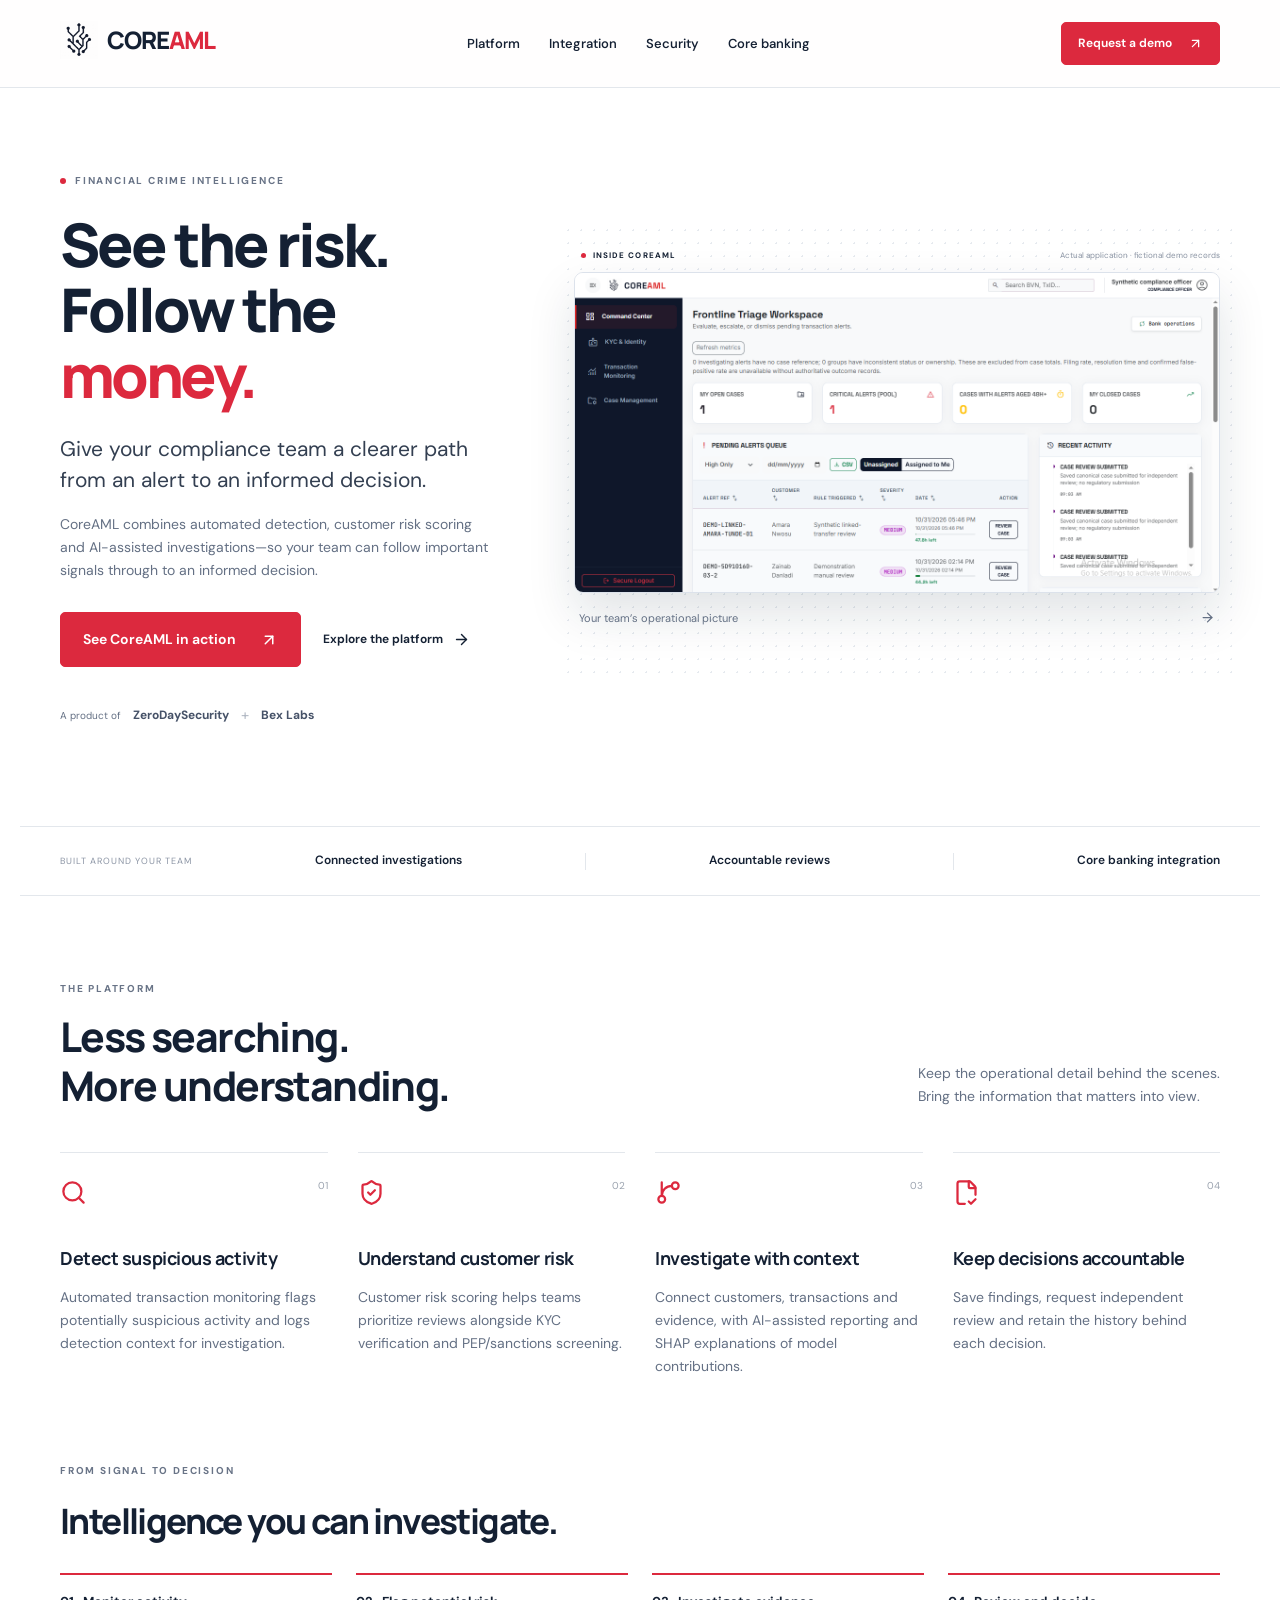
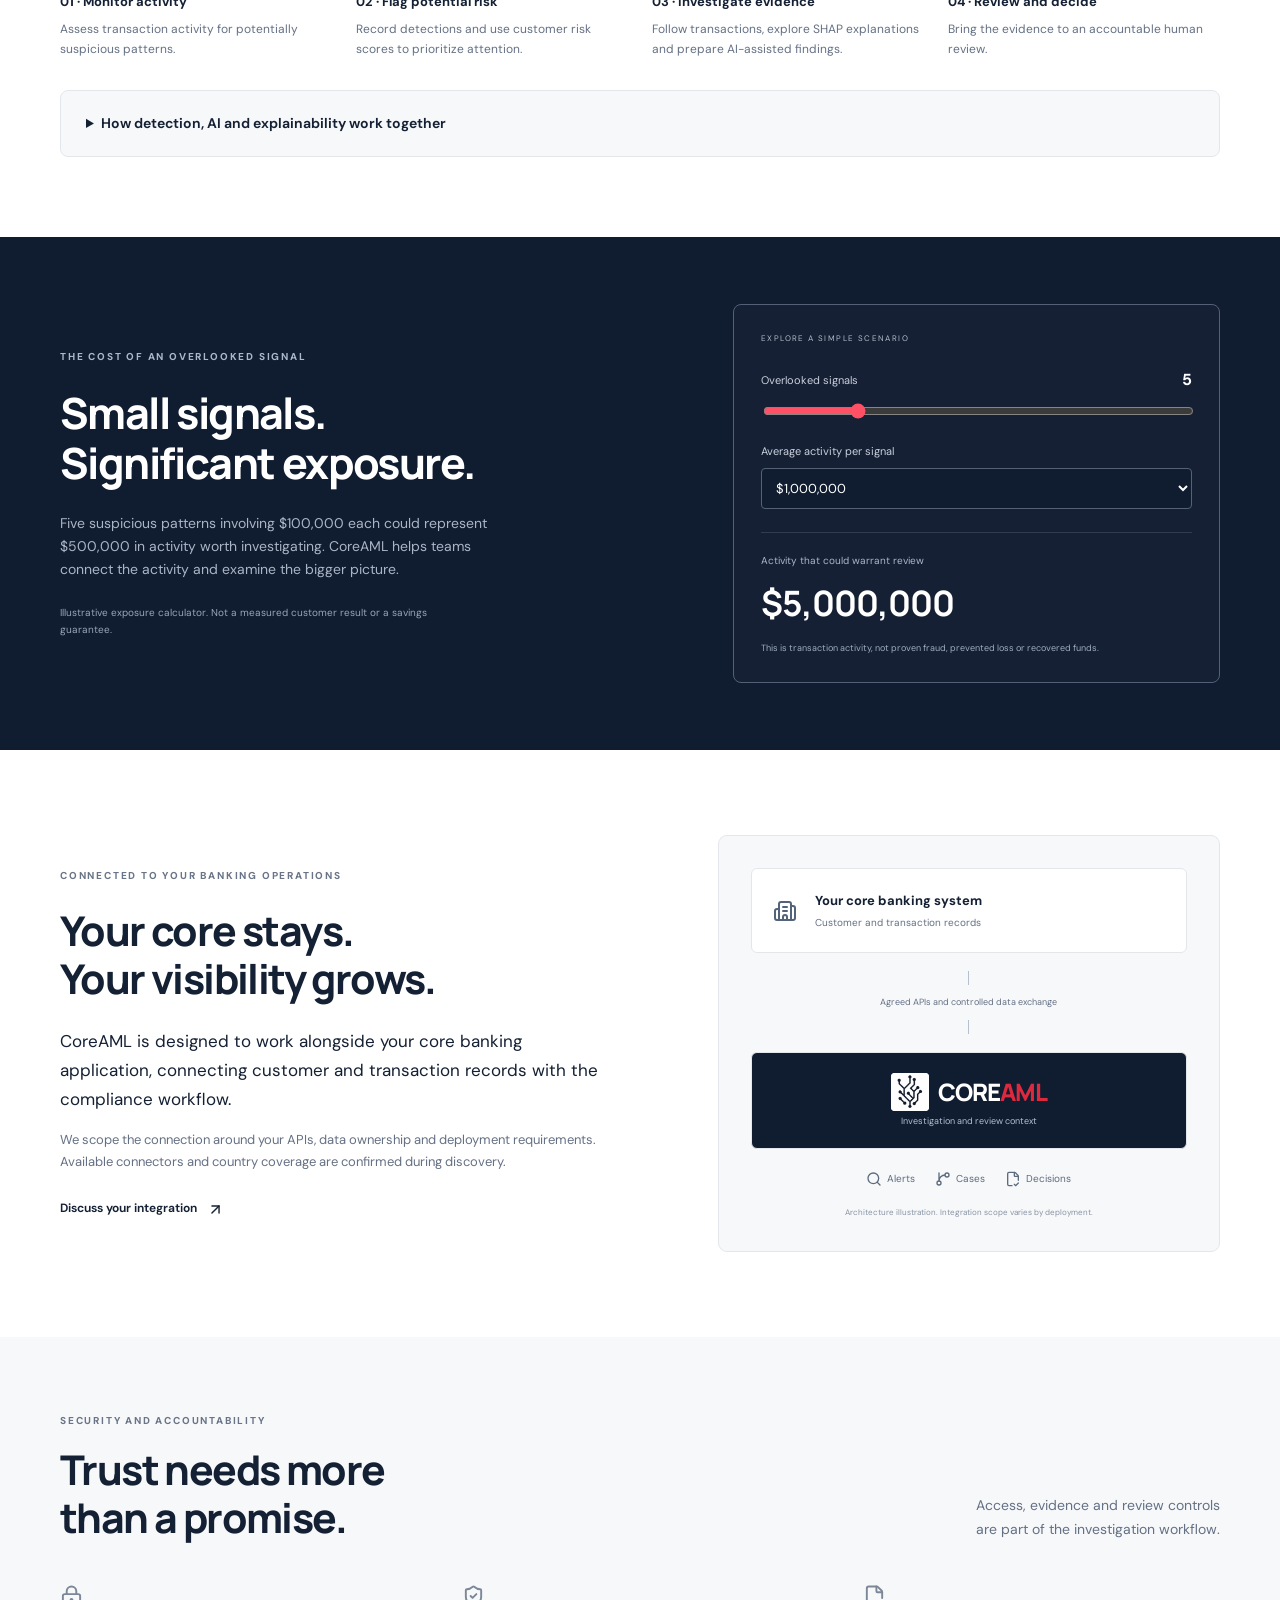
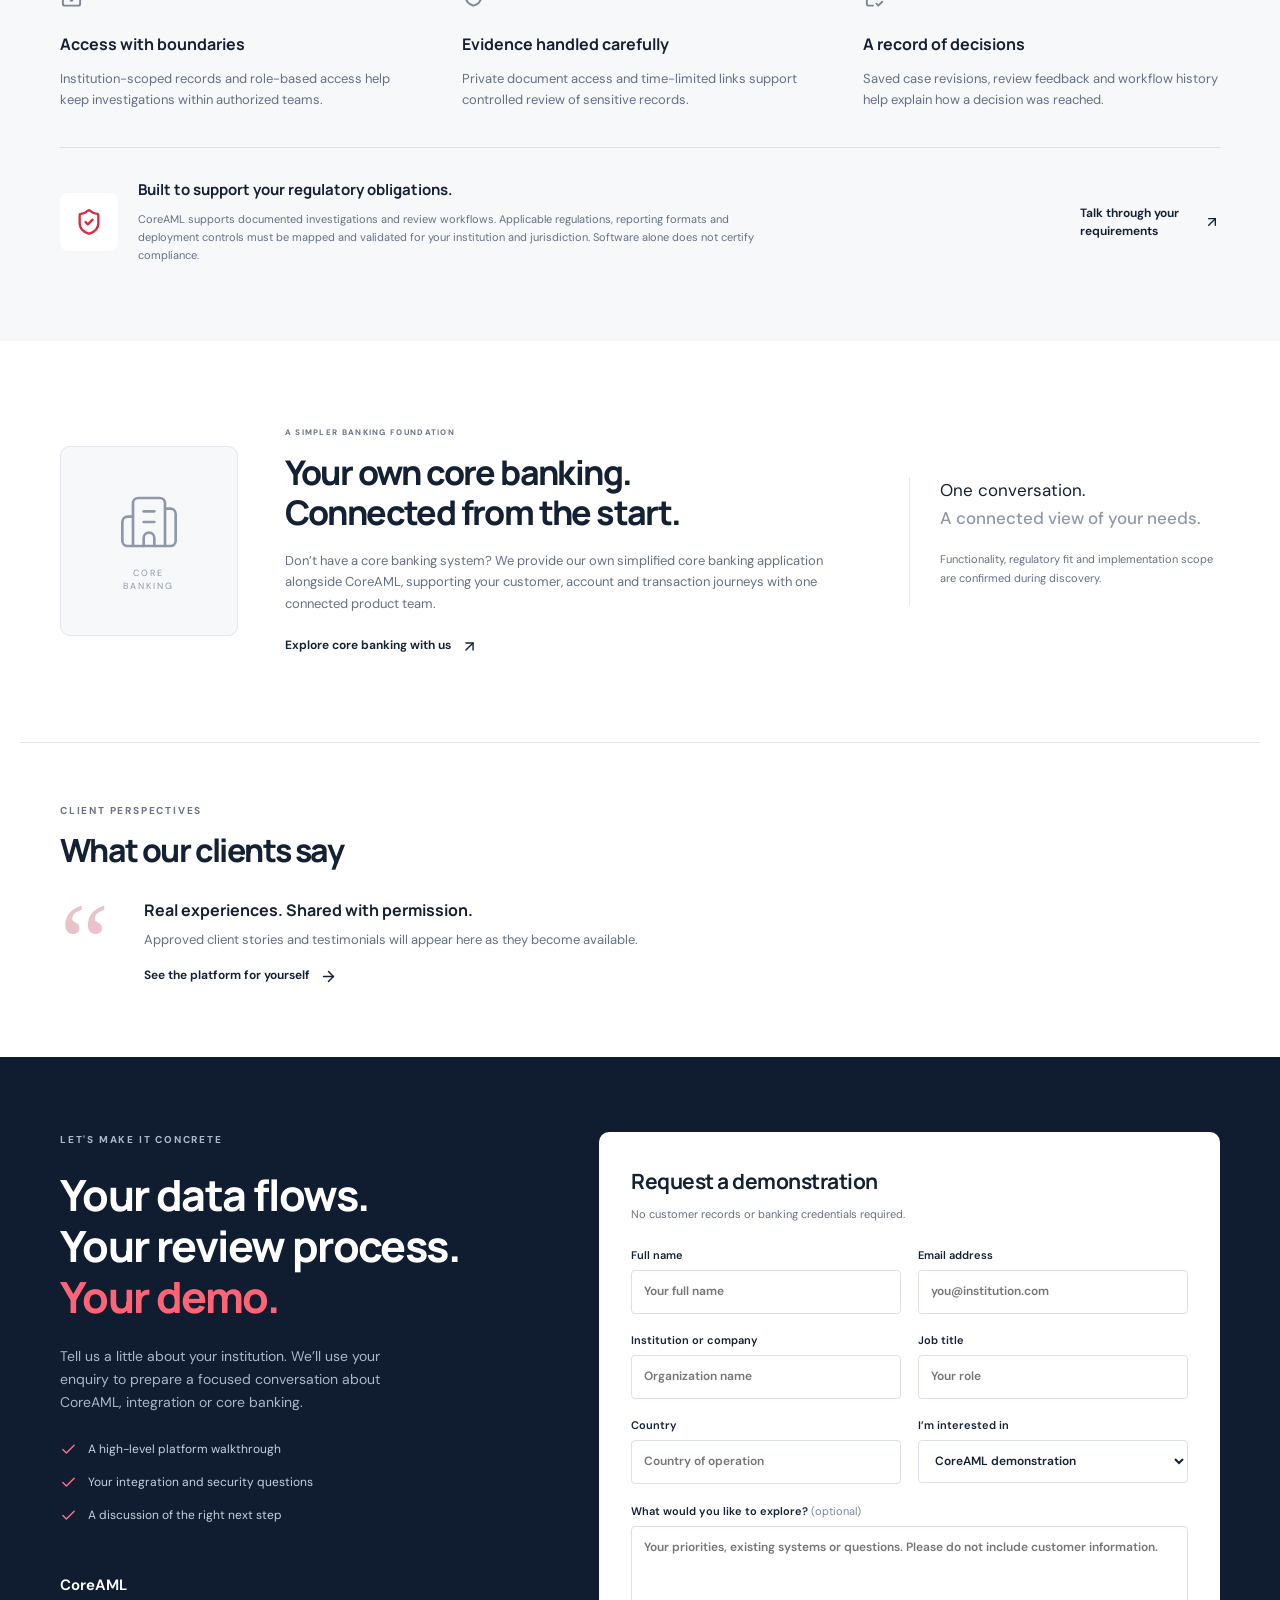
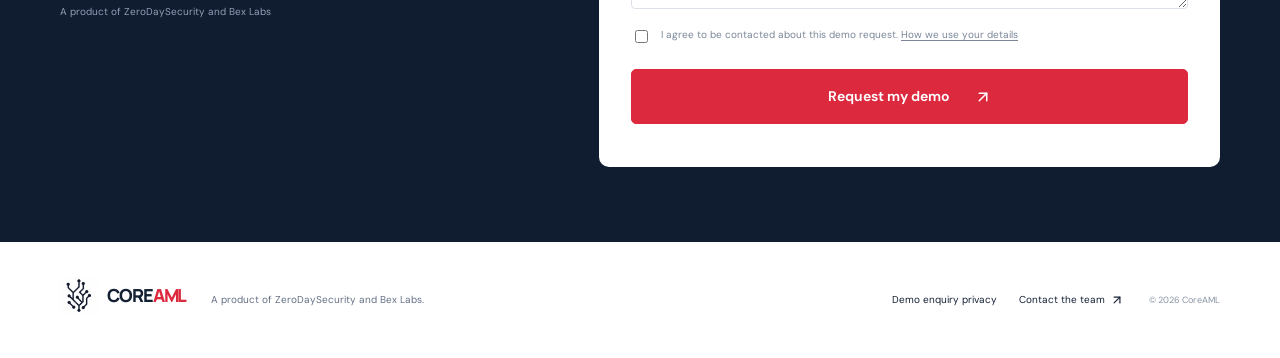
==== commit 9f9b1993: "landing page update" ====
--- a/index.html
+++ b/index.html
@@ -339,69 +339,15 @@
             live engine results.</p
           ></details
         ></section
-      ><section id="product-tour" class="product-tour wrap"
-        ><div class="section-heading"
-          ><div
-            ><div class="eyebrow">INSIDE THE APPLICATION</div
-            ><h2>A real view of<br />the investigation.</h2></div
-          ><p
-            >Explore the workspace your team will use.<br />Screens shown with
-            fictional demonstration records.</p
-          ></div
-        ><div
-          class="tour-tabs"
-          role="tablist"
-          aria-label="CoreAML application screenshots"
-          ><button
-            id="screen-tab-0"
-            data-image="product/investigation-workspace.png"
-            data-alt="CoreAML investigation workspace with detection context and confirmed saved draft"
-            data-caption="Keep recorded detections, case ownership and saved findings together."
-            role="tab"
-            aria-selected="true"
-            aria-controls="product-screen"
-            >Investigation workspace</button
-          ><button
-            id="screen-tab-1"
-            data-image="product/graph.png"
-            data-alt="CoreAML link analysis graph showing recorded customer and case relationships"
-            data-caption="Inspect recorded relationships while keeping missing counterparty details explicit."
-            role="tab"
-            aria-selected="false"
-            aria-controls="product-screen"
-            >Link analysis</button
-          ><button
-            id="screen-tab-2"
-            data-image="product/transaction-inspection.png"
-            data-alt="CoreAML transaction inspection with ledger amount, customer and counterparty context"
-            data-caption="Follow ledger details and customer context into the investigation."
-            role="tab"
-            aria-selected="false"
-            aria-controls="product-screen"
-            >Transaction inspection</button
-          ></div
-        ><div
-          id="product-screen"
-          class="tour-panel"
-          role="tabpanel"
-          aria-labelledby="screen-tab-0"
-          ><img
-            src="product/investigation-workspace.png"
-            alt="CoreAML investigation workspace with detection context and confirmed saved draft"
-            loading="lazy"
-          /><p
-            >Keep recorded detections, case ownership and saved findings
-            together.</p
-          ></div
-        ></section
+      
       ><section class="exposure"
         ><div class="wrap exposure-grid"
           ><div
             ><div class="eyebrow light">THE COST OF AN OVERLOOKED SIGNAL</div
             ><h2>Small signals.<br />Significant exposure.</h2
             ><p
-              >Five suspicious patterns involving ₦1 million each could
-              represent ₦5 million in activity worth investigating. CoreAML
+              >Five suspicious patterns involving $100,000 each could
+              represent $500,000 in activity worth investigating. CoreAML
               helps teams connect the activity and examine the bigger
               picture.</p
             ><span class="fine"
@@ -419,12 +365,12 @@
               value="5"
             /><label for="amount">Average activity per signal</label
             ><select id="amount"
-              ><option value="250000">₦250,000</option
-              ><option value="1000000" selected="">₦1,000,000</option
-              ><option value="5000000">₦5,000,000</option></select
+              ><option value="250000">$250,000</option
+              ><option value="1000000" selected="">$1,000,000</option
+              ><option value="5000000">$5,000,000</option></select
             ><div class="calc-total" aria-live="polite"
               ><span>Activity that could warrant review</span
-              ><strong>₦5,000,000</strong></div
+              ><strong>$5,000,000</strong></div
             ><small
               >This is transaction activity, not proven fraud, prevented loss or
               recovered funds.</small
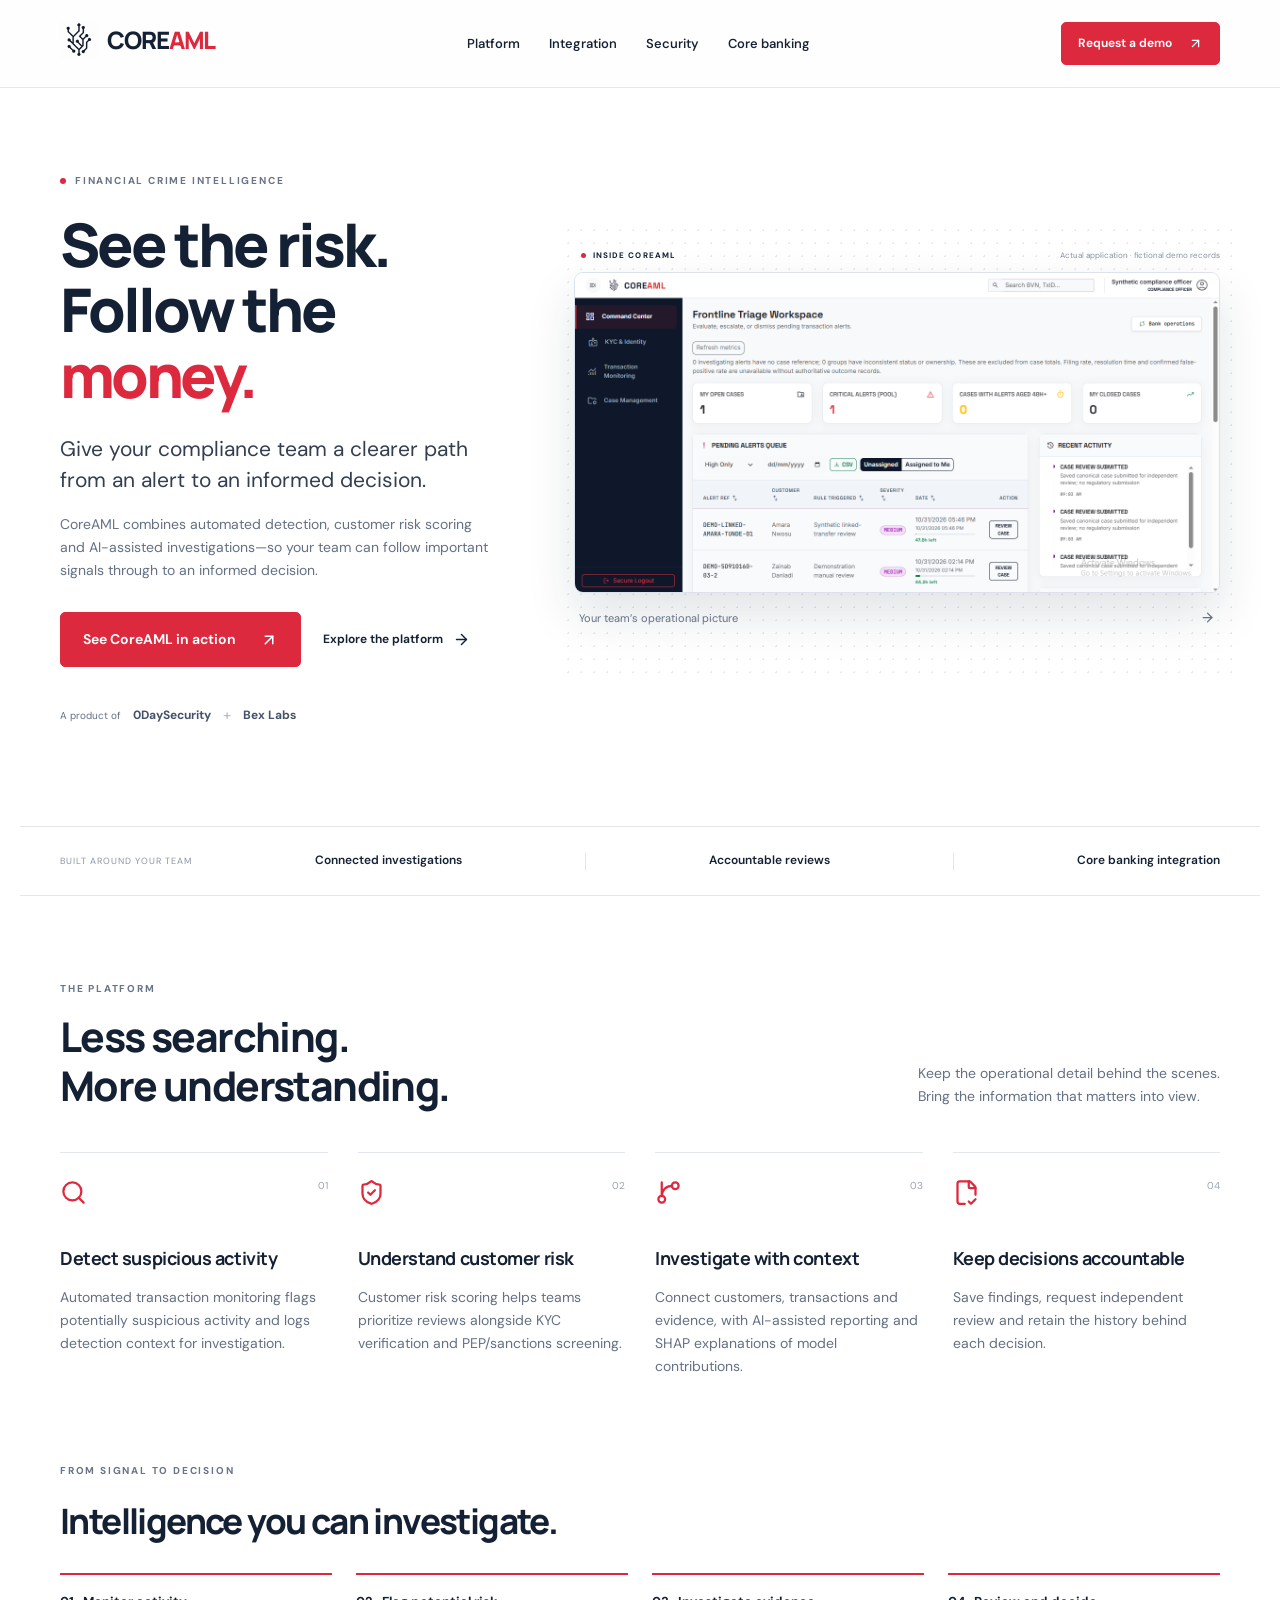
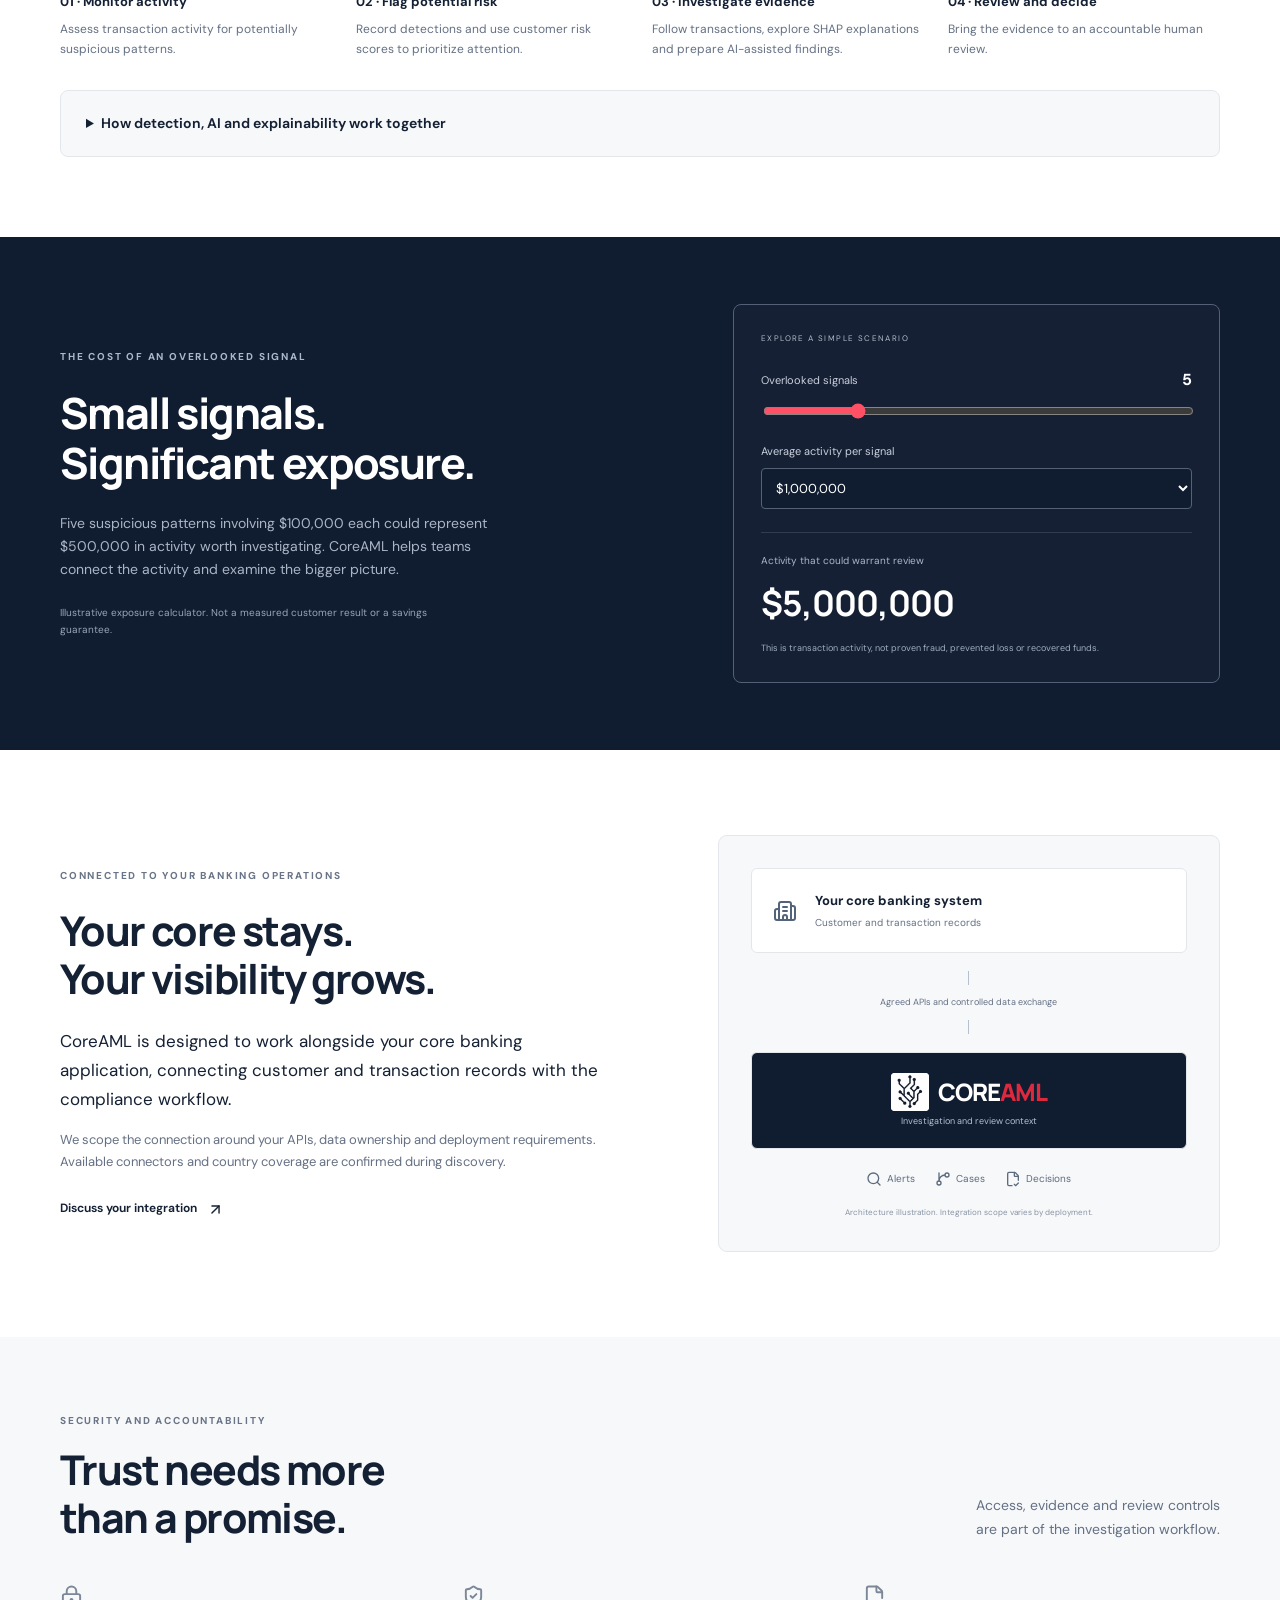
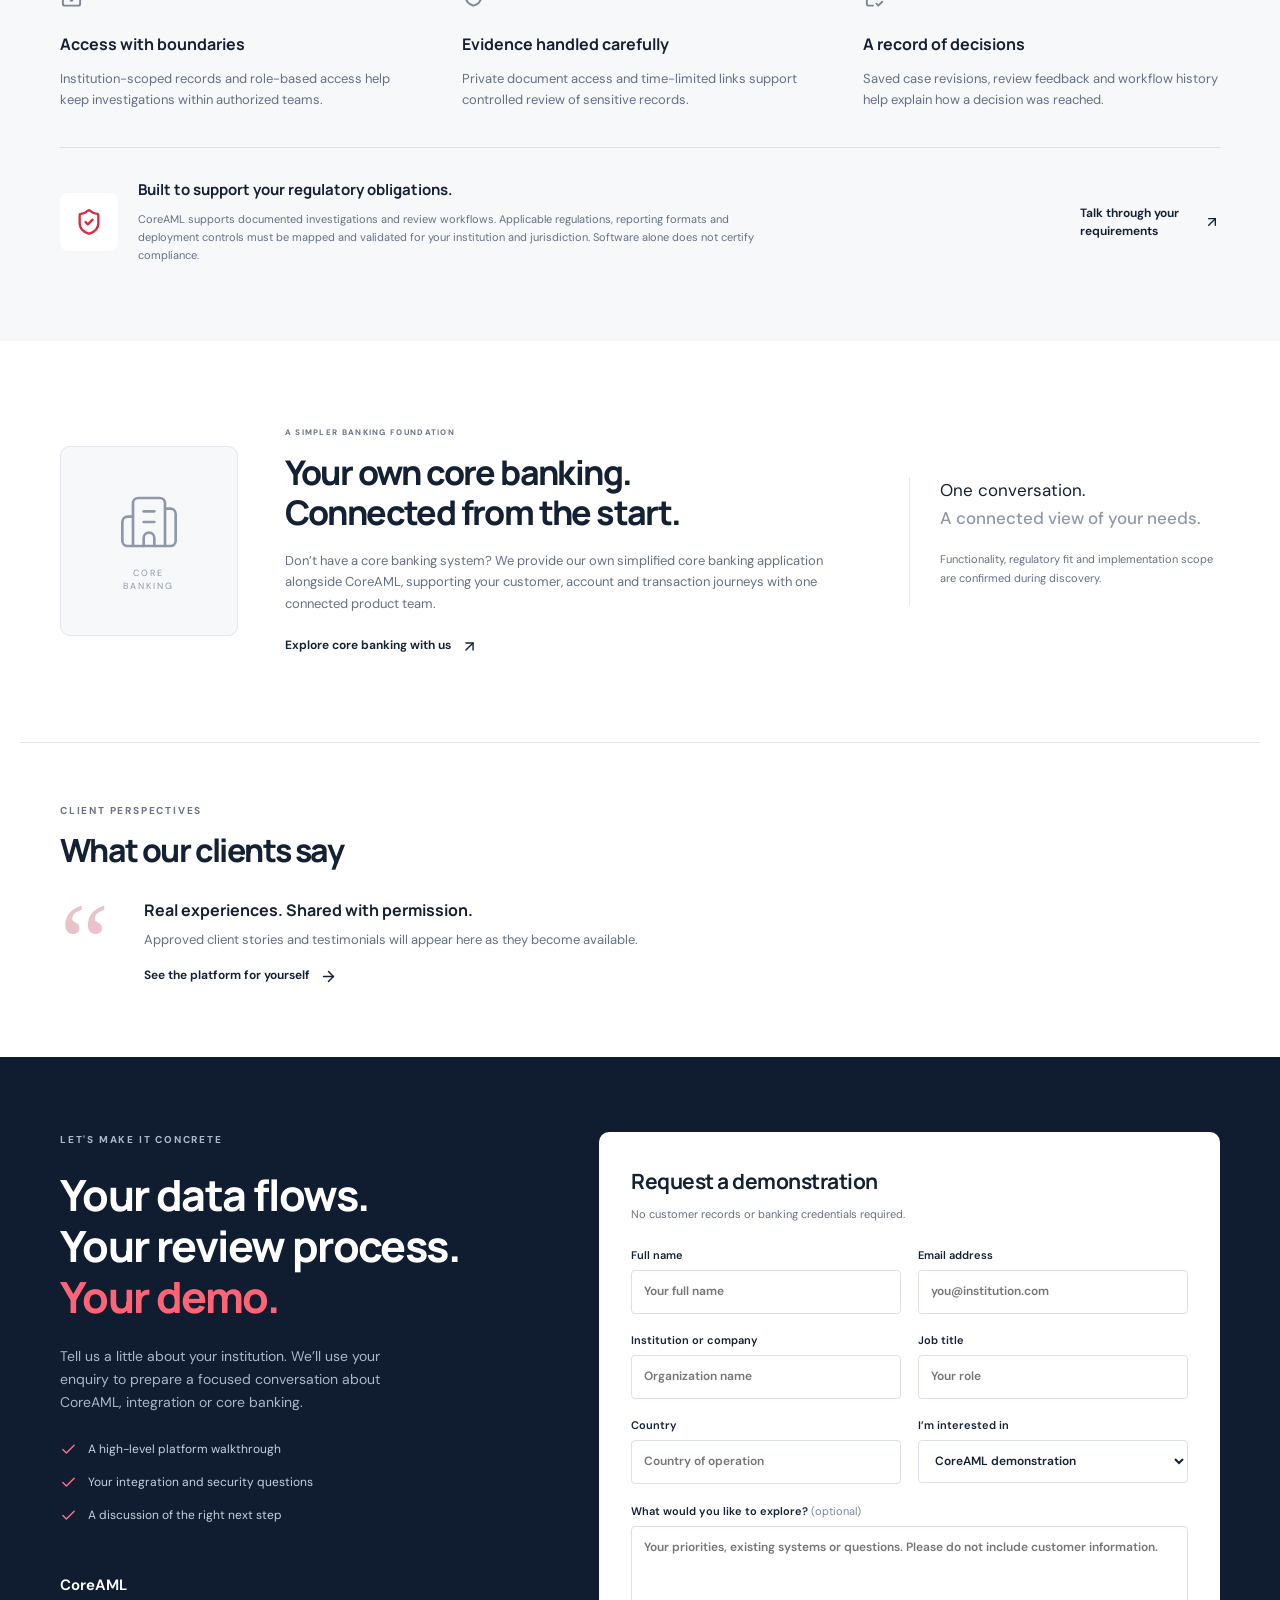
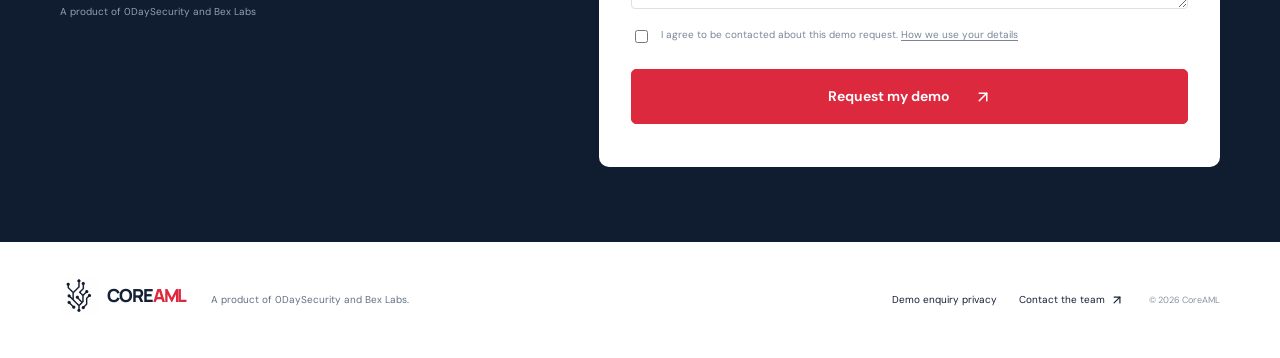
==== commit a4a31b1b: "landing page update" ====
--- a/index.html
+++ b/index.html
@@ -6,7 +6,7 @@
     <title>CoreAML | See the risk. Follow the money.</title>
     <meta
       name="description"
-      content="Connected financial crime investigations, customer intelligence and accountable reviews. A product of ZeroDaySecurity and Bex Labs. Request a CoreAML demo."
+      content="Connected financial crime investigations, customer intelligence and accountable reviews. A product of 0DaySecurity and Bex Labs. Request a CoreAML demo."
     />
     <meta
       property="og:title"
@@ -137,7 +137,7 @@
                 <path d="M5 12h14"></path>
                 <path d="m12 5 7 7-7 7"></path></svg></a></div
           ><div class="attribution"
-            ><span>A product of</span><strong>ZeroDaySecurity</strong
+            ><span>A product of</span><strong>0DaySecurity</strong
             ><span class="plus">+</span><strong>Bex Labs</strong></div
           ></div
         ><div class="product-scene real-product"
@@ -789,7 +789,7 @@
               ></ul
             ><div class="demo-partners"
               >CoreAML<br /><span
-                >A product of ZeroDaySecurity and Bex Labs</span
+                >A product of 0DaySecurity and Bex Labs</span
               ></div
             ></div
           ><form class="demo-form"
@@ -900,7 +900,7 @@
             height="38"
           />CORE<span>AML</span></span
         ></a
-      ><p>A product of ZeroDaySecurity and Bex Labs.</p
+      ><p>A product of 0DaySecurity and Bex Labs.</p
       ><div
         ><a href="privacy/">Demo enquiry privacy</a
         ><a href="#demo"
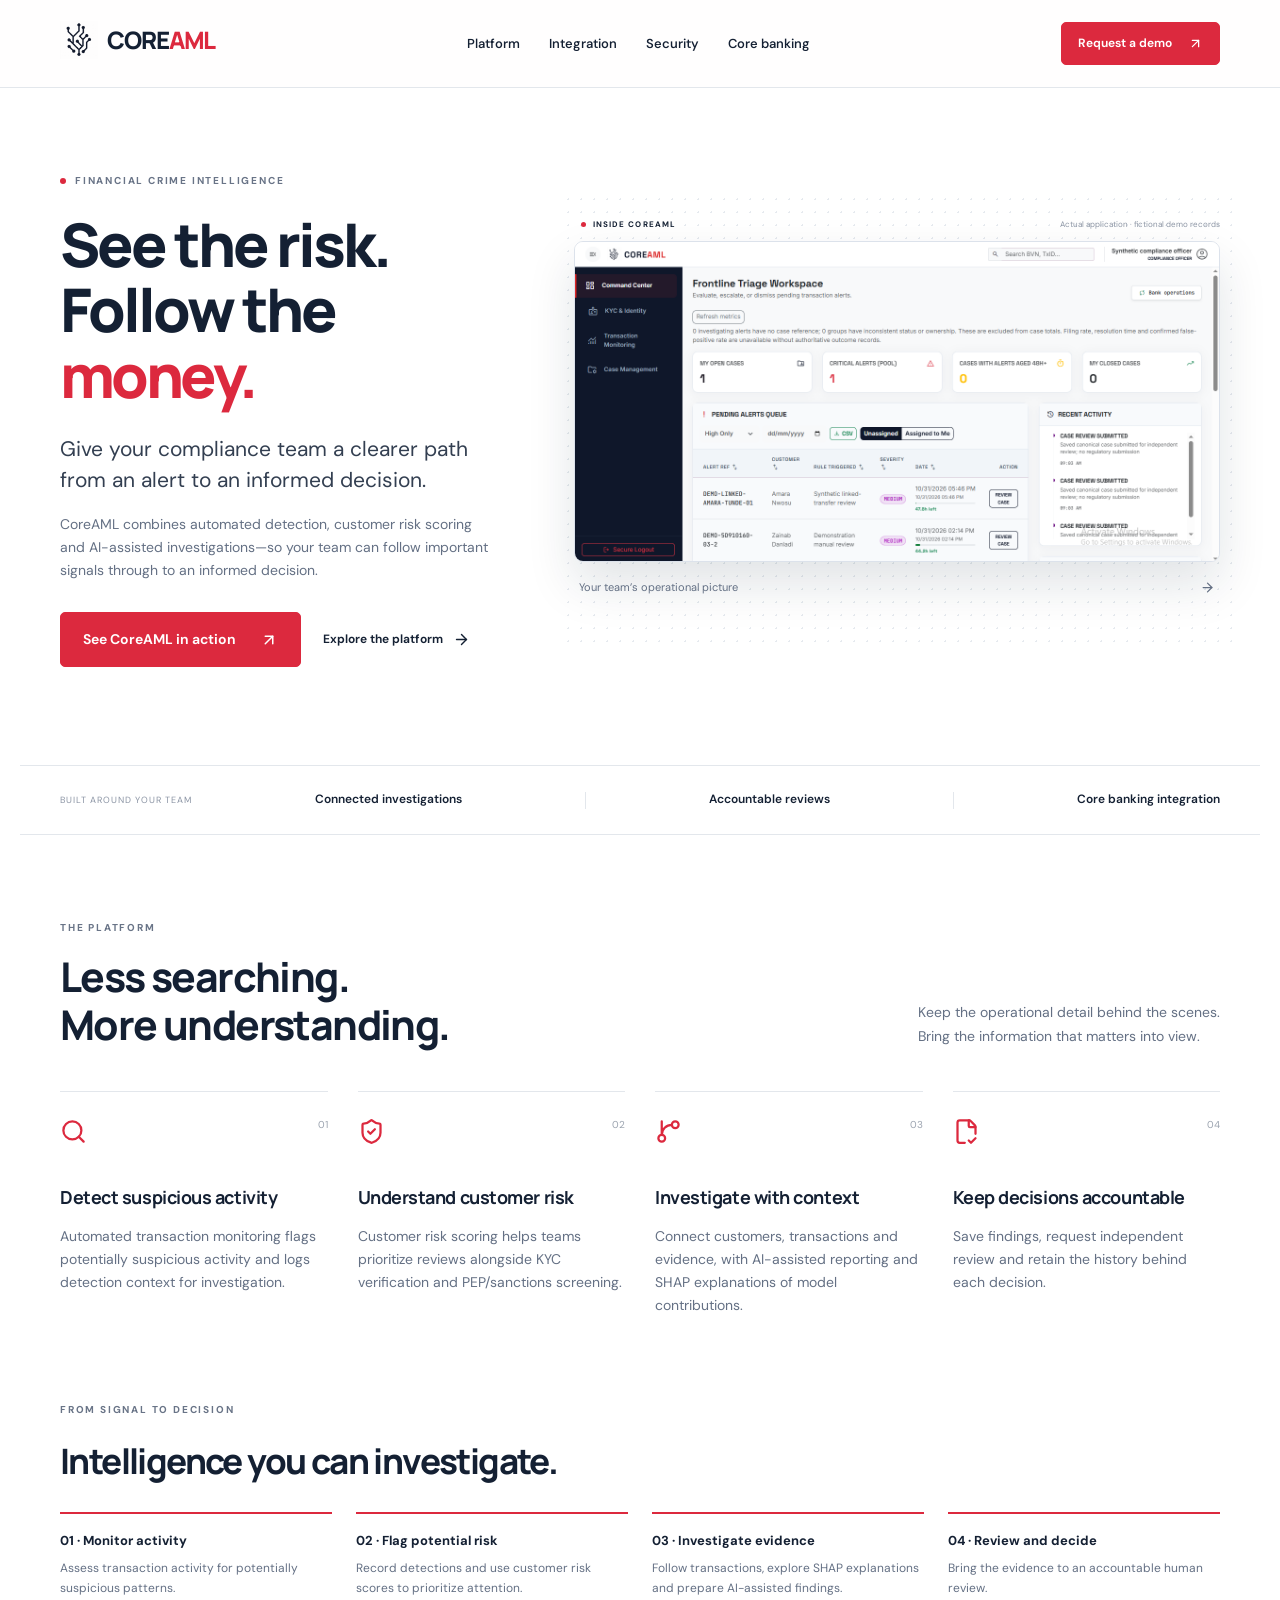
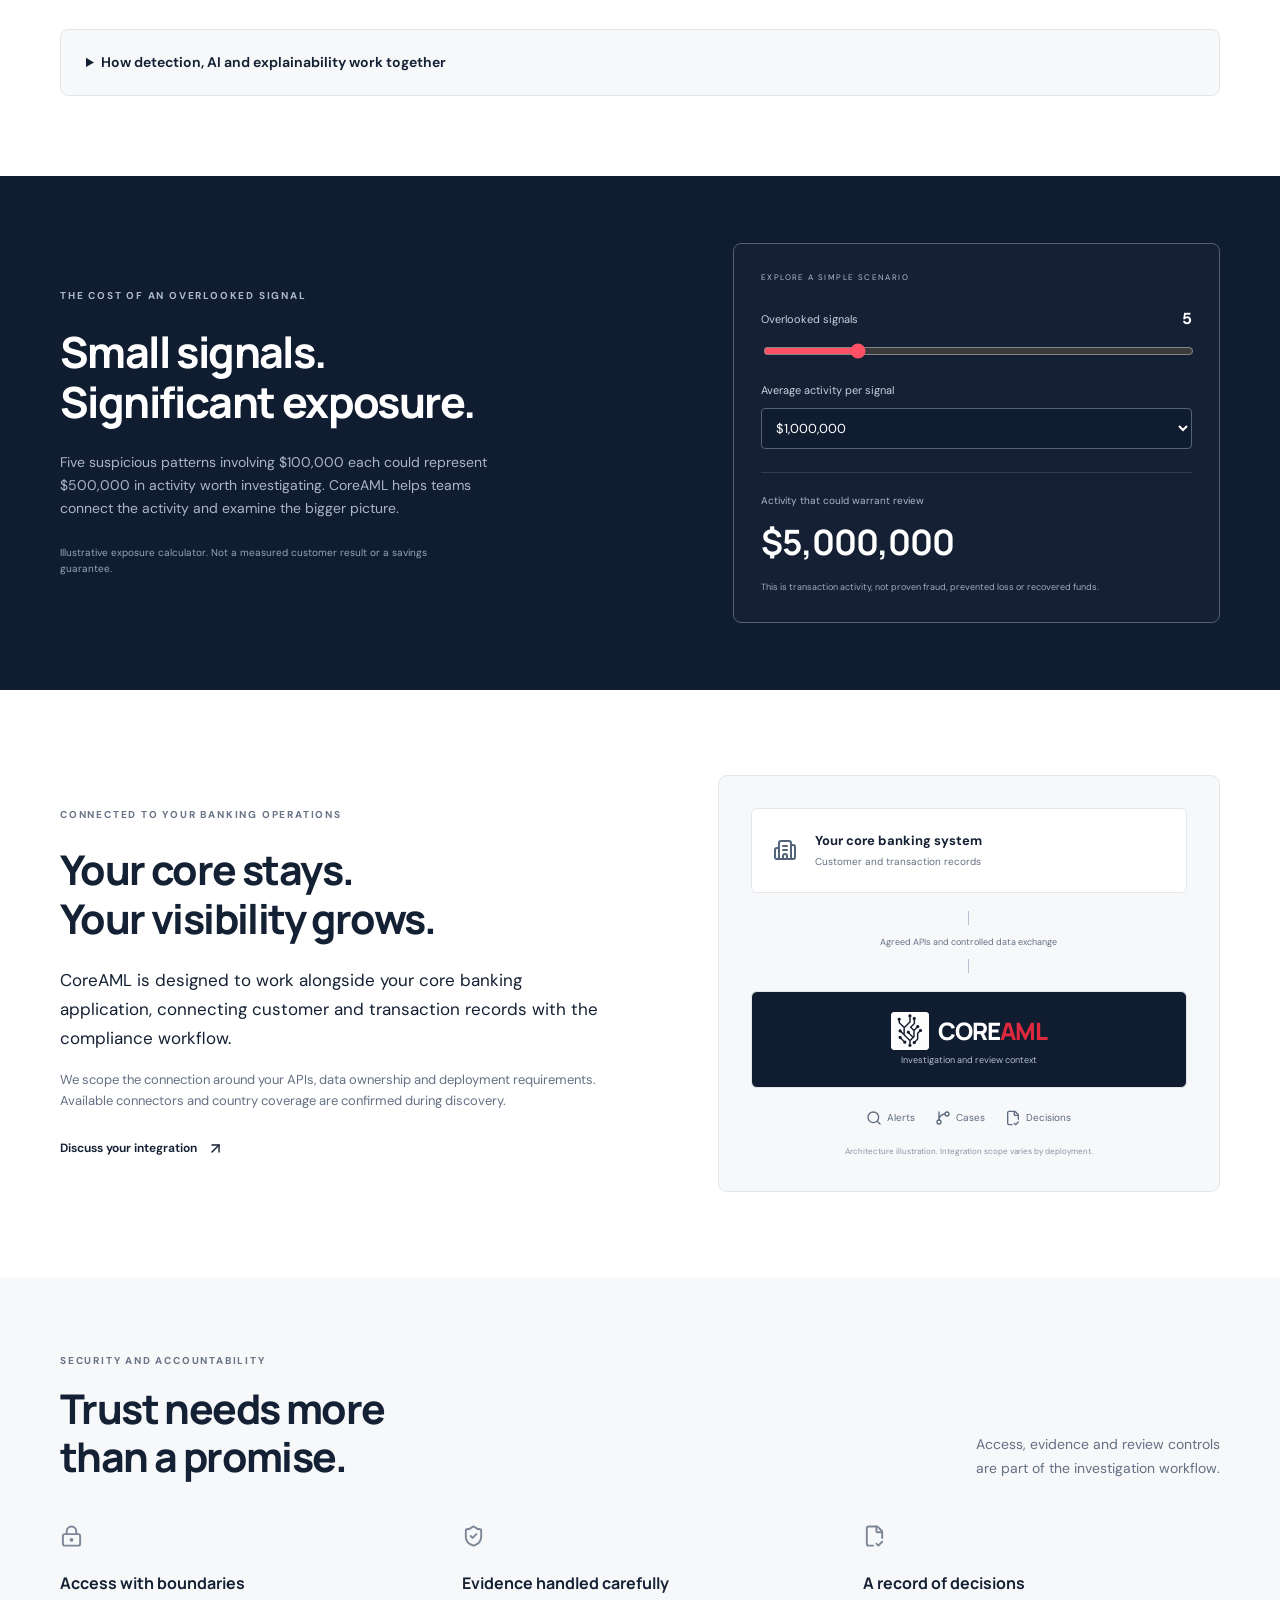
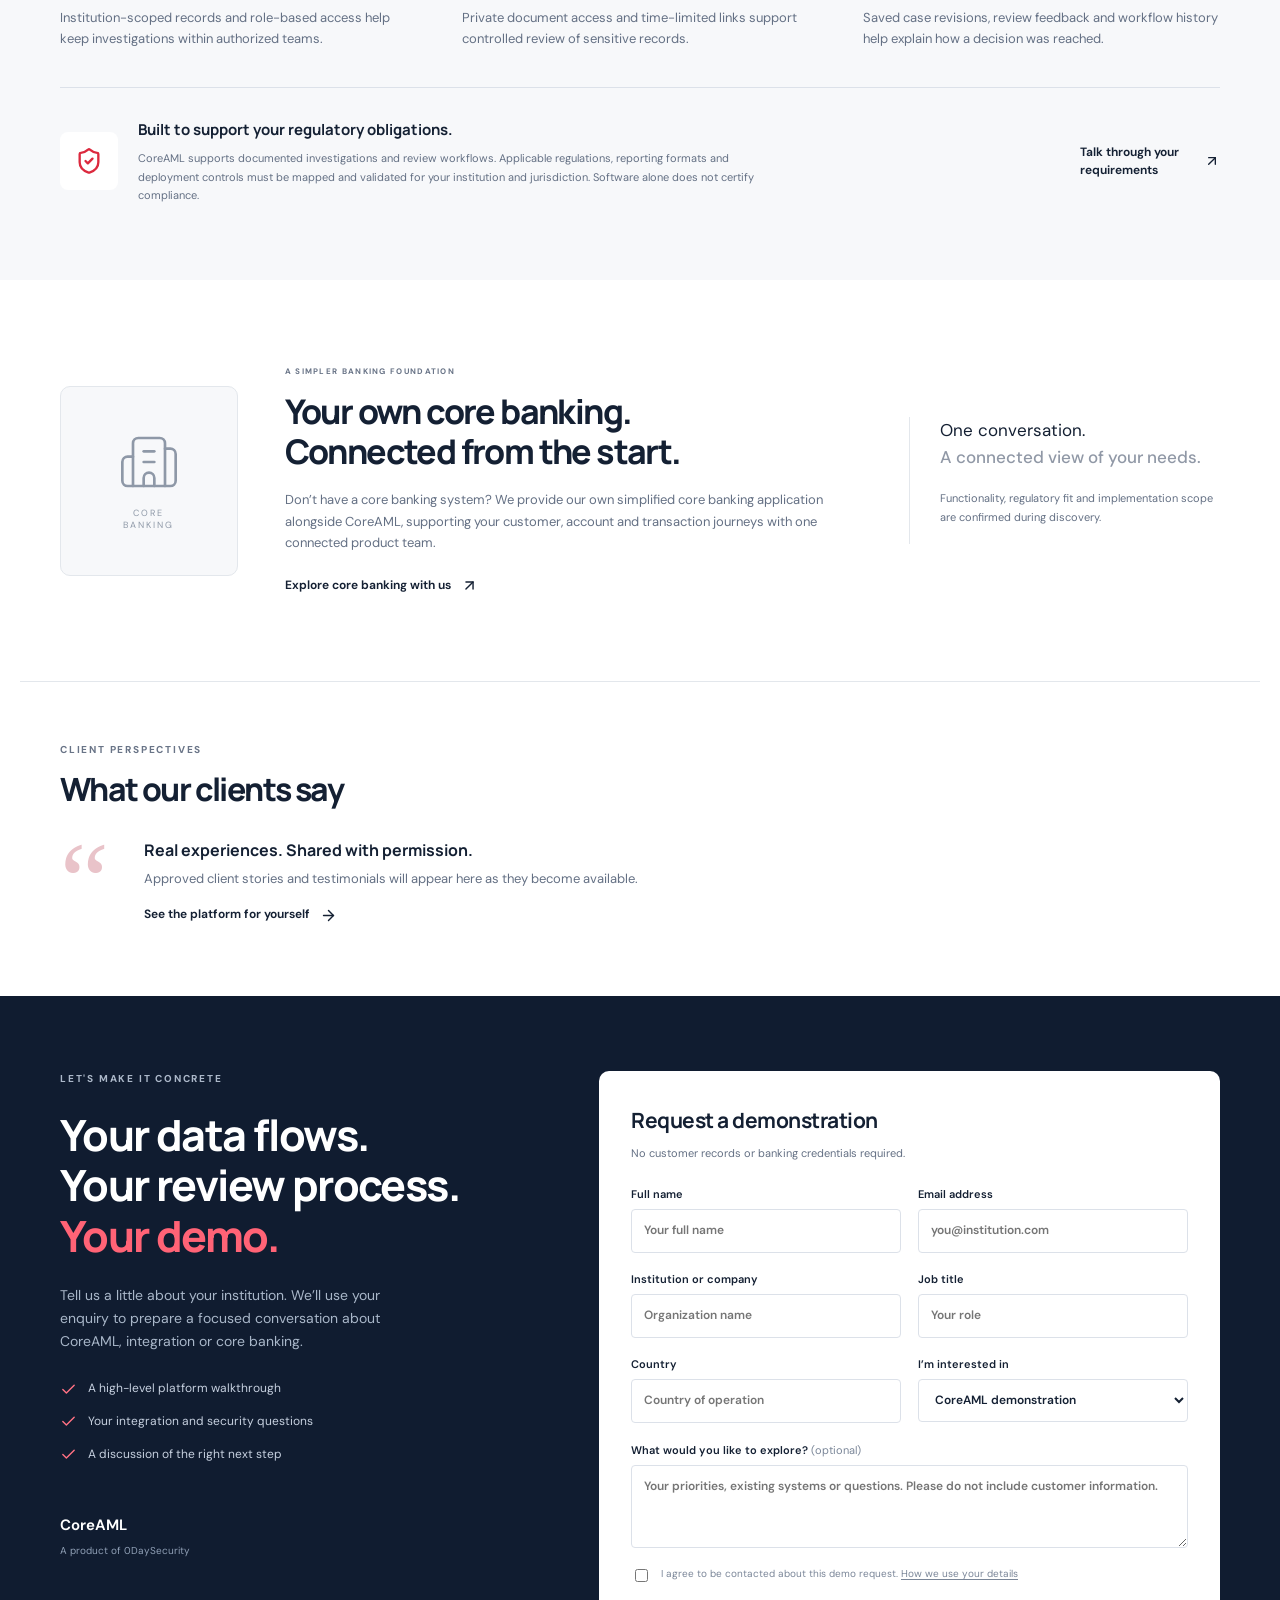
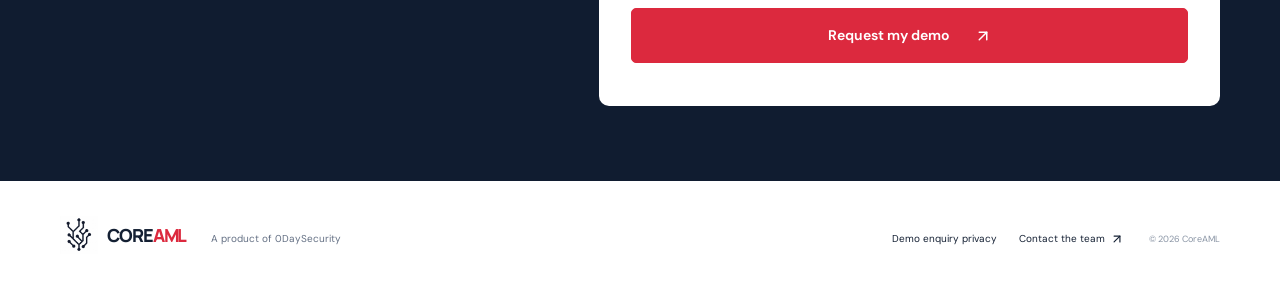
==== commit 6b91a399: "landing page update" ====
--- a/index.html
+++ b/index.html
@@ -6,7 +6,7 @@
     <title>CoreAML | See the risk. Follow the money.</title>
     <meta
       name="description"
-      content="Connected financial crime investigations, customer intelligence and accountable reviews. A product of 0DaySecurity and Bex Labs. Request a CoreAML demo."
+      content="Connected financial crime investigations, customer intelligence and accountable reviews. A product of 0DaySecurity. Request a CoreAML demo."
     />
     <meta
       property="og:title"
@@ -136,9 +136,6 @@
               >
                 <path d="M5 12h14"></path>
                 <path d="m12 5 7 7-7 7"></path></svg></a></div
-          ><div class="attribution"
-            ><span>A product of</span><strong>0DaySecurity</strong
-            ><span class="plus">+</span><strong>Bex Labs</strong></div
           ></div
         ><div class="product-scene real-product"
           ><div class="scene-top"
@@ -789,7 +786,7 @@
               ></ul
             ><div class="demo-partners"
               >CoreAML<br /><span
-                >A product of 0DaySecurity and Bex Labs</span
+                >A product of 0DaySecurity</span
               ></div
             ></div
           ><form class="demo-form"
@@ -900,7 +897,7 @@
             height="38"
           />CORE<span>AML</span></span
         ></a
-      ><p>A product of 0DaySecurity and Bex Labs.</p
+      ><p>A product of 0DaySecurity</p
       ><div
         ><a href="privacy/">Demo enquiry privacy</a
         ><a href="#demo"
